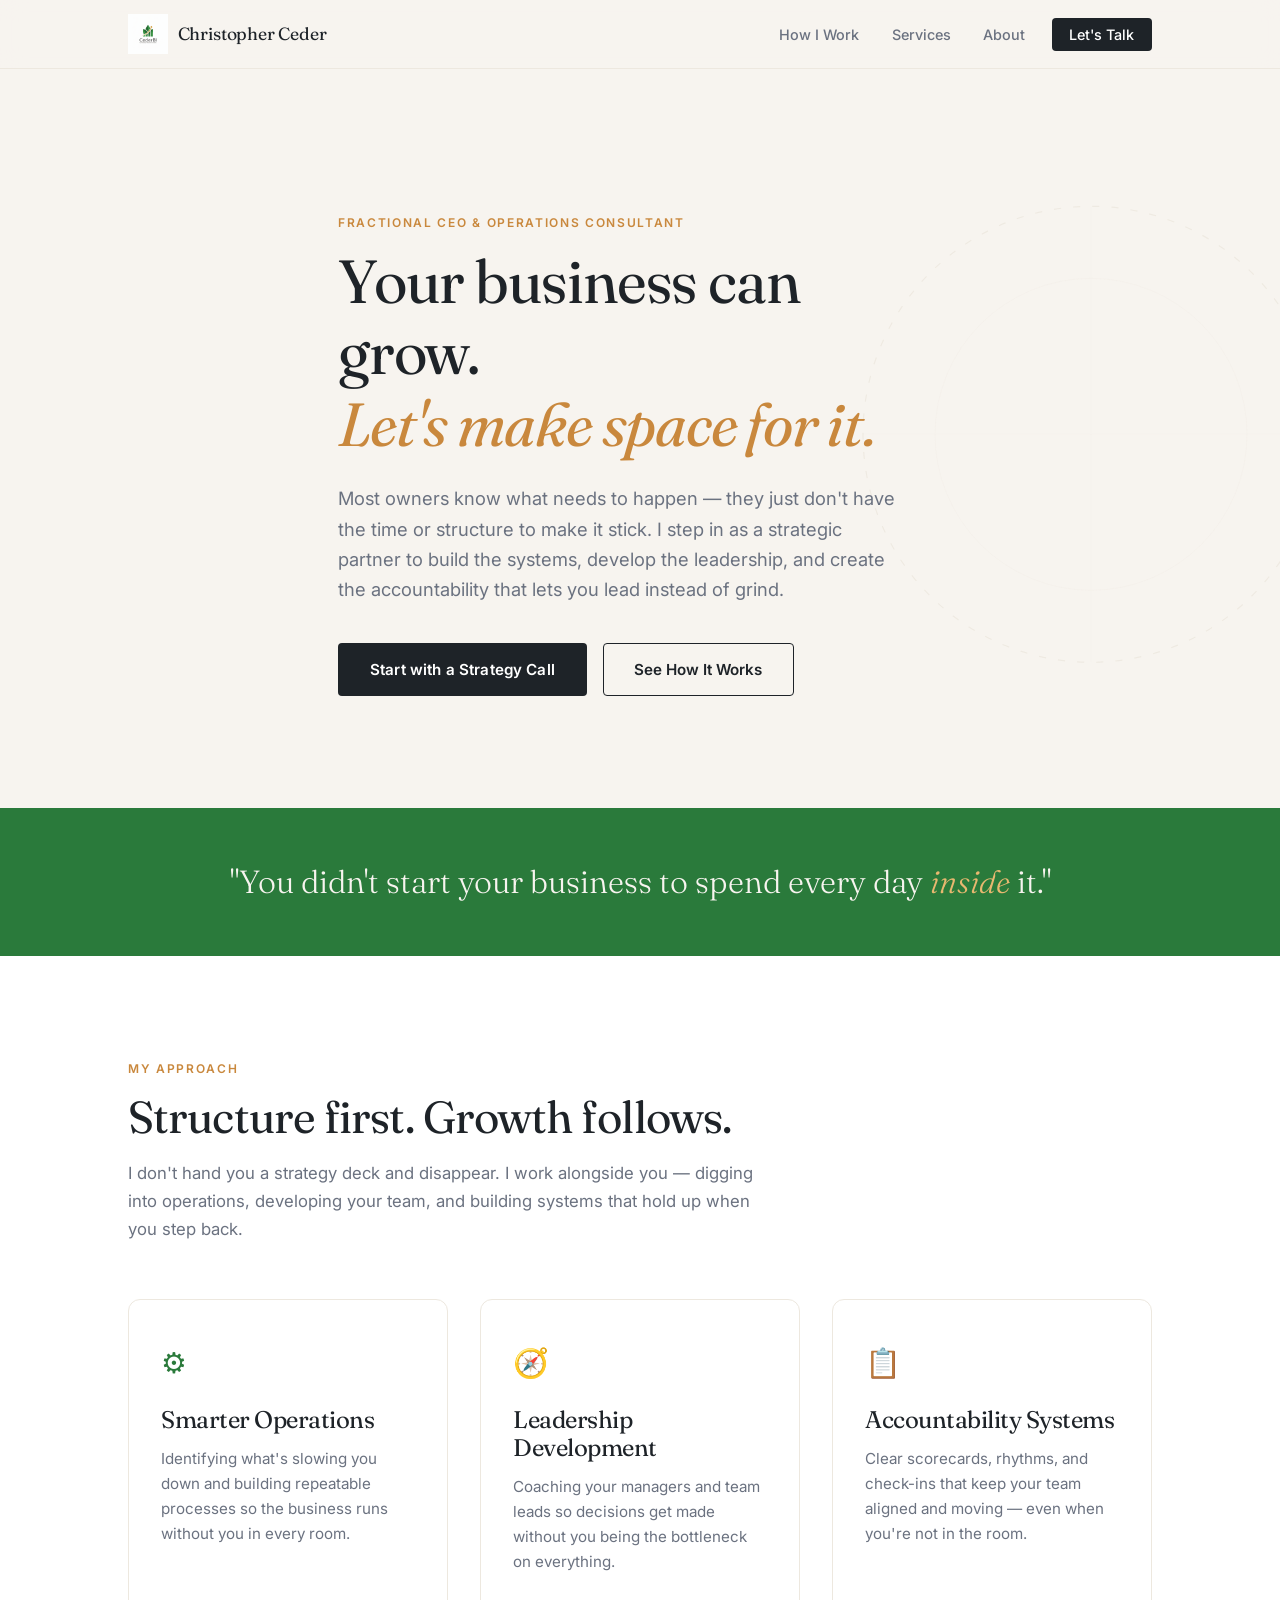
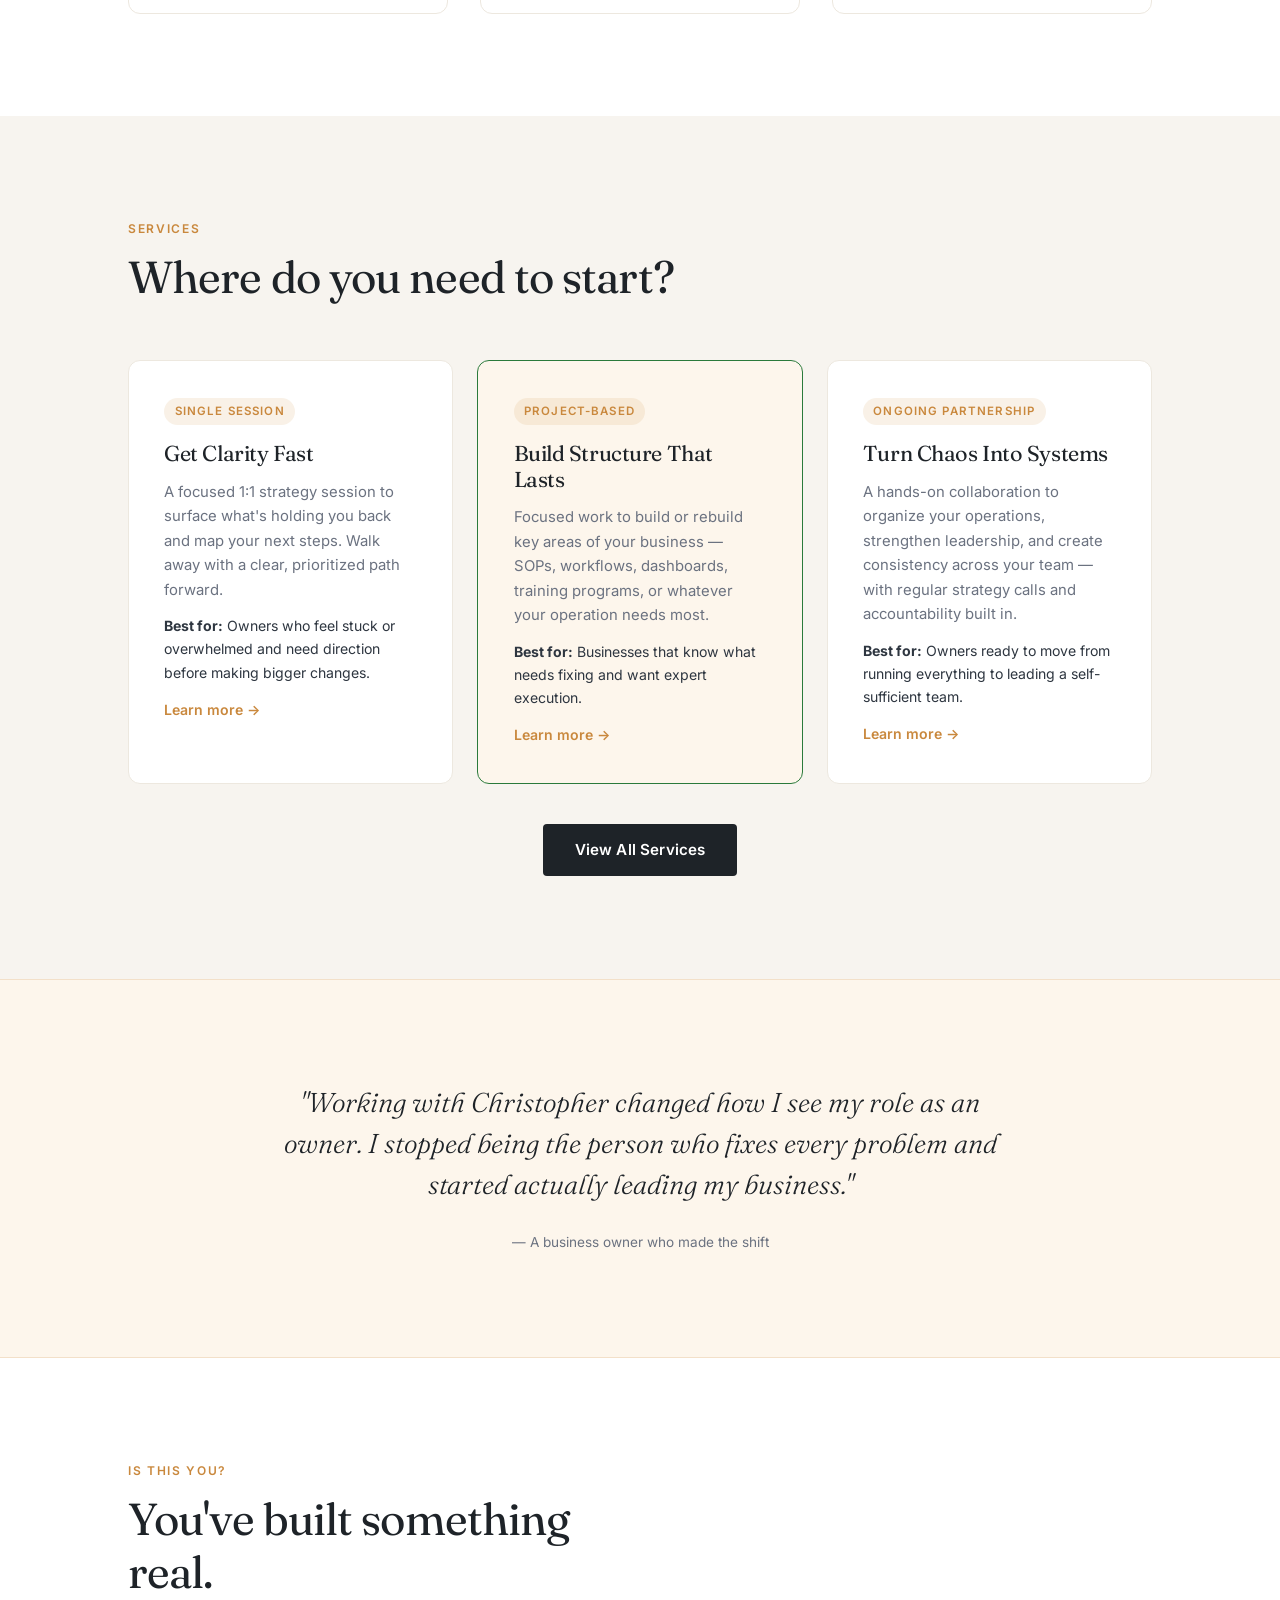
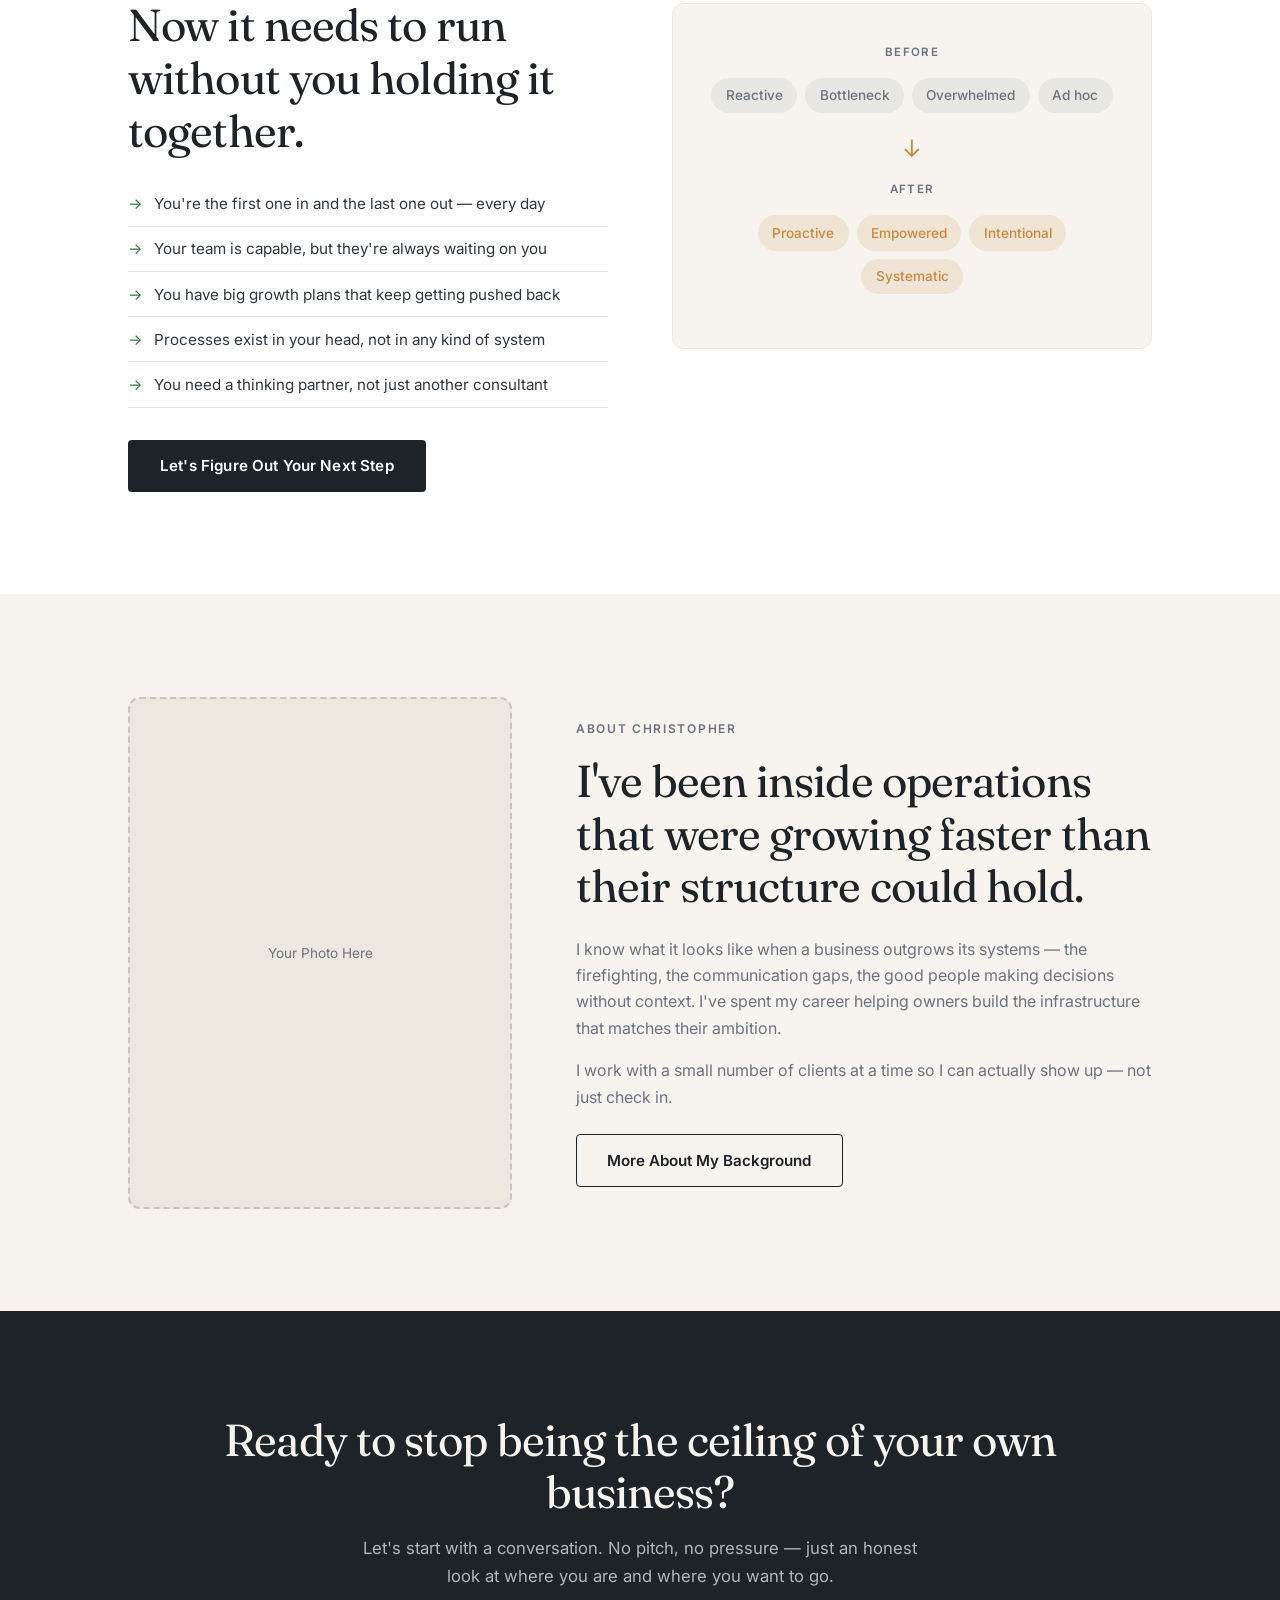
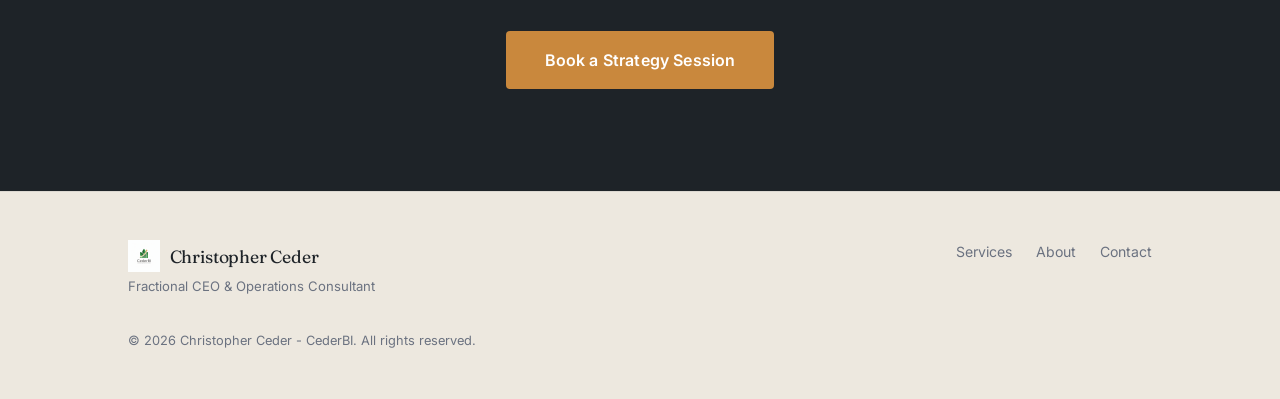
==== index.html @ 5b31aae9 "Update index.html Added Favicon to line 11" ====
<!DOCTYPE html>
<html lang="en">
<head>
  <meta charset="UTF-8" />
  <meta name="viewport" content="width=device-width, initial-scale=1.0" />
  <title>Christopher Ceder — Fractional CEO &amp; Operations Consultant</title>
  <meta name="description" content="Christopher Ceder helps business owners regain control through smarter operations, leadership development, and accountability. Fractional CEO &amp; consulting services." />
  <link rel="preconnect" href="https://fonts.googleapis.com" />
  <link rel="preconnect" href="https://fonts.gstatic.com" crossorigin />
  <link href="https://fonts.googleapis.com/css2?family=Fraunces:ital,opsz,wght@0,9..144,300;0,9..144,400;0,9..144,600;1,9..144,300&family=Inter:wght@400;500;600&display=swap" rel="stylesheet" />
  <link rel="icon" type="image/png" href="favicon.png" />
  <style>
/* =========================================================
   CHRISTOPHER CEDER — SITE STYLESHEET
   Palette: Warm ivory + deep slate + amber gold accent
   Type: Fraunces (display) + Inter (body)
   ========================================================= */

/* RESET & BASE */
*, *::before, *::after { box-sizing: border-box; margin: 0; padding: 0; }
html { scroll-behavior: smooth; font-size: 16px; }

:root {
  --ivory:      #F7F4EF;
  --ivory-dark: #EDE8DF;
  --slate:      #1E2328;
  --slate-mid:  #2E3640;
  --stone:      #6B7280;
  --gold:       #C9883D;
  --gold-light: #E8B870;
  --gold-bg:    #FDF6EC;
  --white:      #FFFFFF;

  --font-display: 'Fraunces', Georgia, serif;
  --font-body:    'Inter', system-ui, sans-serif;

  --max-w: 1120px;
  --section-pad: clamp(4rem, 8vw, 7rem);
  --radius: 4px;
  --radius-lg: 12px;
  --shadow: 0 2px 16px rgba(30,35,40,0.08);
  --shadow-card: 0 4px 24px rgba(30,35,40,0.10);

  --transition: 0.22s ease;
}

body {
  font-family: var(--font-body);
  background: var(--ivory);
  color: var(--slate);
  line-height: 1.65;
  -webkit-font-smoothing: antialiased;
}

img { max-width: 100%; display: block; }
a { color: inherit; text-decoration: none; }

/* TYPOGRAPHY */
h1, h2, h3, h4 {
  font-family: var(--font-display);
  font-weight: 400;
  line-height: 1.18;
  letter-spacing: -0.02em;
}
h1 { font-size: clamp(2.4rem, 5vw, 3.8rem); }
h2 { font-size: clamp(1.8rem, 3.5vw, 2.8rem); }
h3 { font-size: clamp(1.2rem, 2.2vw, 1.5rem); }
h4 { font-size: 1.05rem; font-weight: 600; }

em { font-style: italic; color: var(--gold); }

p { color: var(--slate-mid); }

.eyebrow {
  font-family: var(--font-body);
  font-size: 0.75rem;
  font-weight: 600;
  letter-spacing: 0.14em;
  text-transform: uppercase;
  color: var(--gold);
  margin-bottom: 0.8rem;
  display: block;
}

/* UTILITIES */
.container {
  width: 100%;
  max-width: var(--max-w);
  margin: 0 auto;
  padding: 0 clamp(1.25rem, 4vw, 3rem);
}

.section-header {
  max-width: 640px;
  margin-bottom: 3.5rem;
}
.section-sub {
  margin-top: 1rem;
  font-size: 1.05rem;
  color: var(--stone);
}

/* BUTTONS */
.btn-primary {
  display: inline-block;
  background: var(--slate);
  color: var(--white);
  padding: 0.85rem 2rem;
  border-radius: var(--radius);
  font-family: var(--font-body);
  font-size: 0.95rem;
  font-weight: 600;
  letter-spacing: 0.01em;
  transition: background var(--transition), transform var(--transition);
}
.btn-primary:hover { background: var(--gold); transform: translateY(-1px); }

.btn-ghost {
  display: inline-block;
  border: 1.5px solid var(--slate);
  color: var(--slate);
  padding: 0.8rem 1.9rem;
  border-radius: var(--radius);
  font-family: var(--font-body);
  font-size: 0.95rem;
  font-weight: 600;
  transition: border-color var(--transition), color var(--transition), transform var(--transition);
}
.btn-ghost:hover { border-color: var(--gold); color: var(--gold); transform: translateY(-1px); }

.btn-large { padding: 1rem 2.4rem; font-size: 1rem; }
.btn-full { width: 100%; text-align: center; }

/* ==========================
   NAVIGATION
   ========================== */
.nav-wrap {
  position: sticky;
  top: 0;
  z-index: 100;
  background: rgba(247,244,239,0.92);
  backdrop-filter: blur(12px);
  -webkit-backdrop-filter: blur(12px);
  border-bottom: 1px solid var(--ivory-dark);
  transition: box-shadow var(--transition);
}
.nav-wrap.scrolled { box-shadow: var(--shadow); }

.nav-inner {
  max-width: var(--max-w);
  margin: 0 auto;
  padding: 0 clamp(1.25rem, 4vw, 3rem);
  height: 68px;
  display: flex;
  align-items: center;
  justify-content: space-between;
  gap: 2rem;
}

.logo {
  font-family: var(--font-display);
  font-size: 1.15rem;
  font-weight: 400;
  color: var(--slate);
  letter-spacing: -0.01em;
  flex-shrink: 0;
}

.nav-links {
  display: flex;
  list-style: none;
  gap: 0.25rem;
  align-items: center;
}
.nav-links a {
  font-size: 0.9rem;
  font-weight: 500;
  color: var(--stone);
  padding: 0.5rem 0.9rem;
  border-radius: var(--radius);
  transition: color var(--transition), background var(--transition);
}
.nav-links a:hover, .nav-links a.active { color: var(--slate); }
.nav-links .nav-cta {
  background: var(--slate);
  color: var(--white) !important;
  padding: 0.5rem 1.1rem;
  margin-left: 0.5rem;
}
.nav-links .nav-cta:hover { background: var(--gold); }

.nav-toggle {
  display: none;
  flex-direction: column;
  gap: 5px;
  background: none;
  border: none;
  cursor: pointer;
  padding: 0.25rem;
}
.nav-toggle span {
  display: block;
  width: 24px;
  height: 2px;
  background: var(--slate);
  border-radius: 2px;
  transition: transform var(--transition), opacity var(--transition);
}

/* ==========================
   HERO
   ========================== */
.hero {
  position: relative;
  padding: clamp(5rem, 12vw, 9rem) 0 clamp(4rem, 9vw, 7rem);
  overflow: hidden;
}
.hero-inner {
  max-width: var(--max-w);
  margin: 0 auto;
  padding: 0 clamp(1.25rem, 4vw, 3rem);
  position: relative;
  z-index: 2;
  max-width: 700px;
}
.hero h1 { margin-bottom: 1.4rem; }
.hero-sub {
  font-size: clamp(1rem, 1.6vw, 1.15rem);
  color: var(--stone);
  max-width: 560px;
  margin-bottom: 2.4rem;
}
.hero-actions { display: flex; gap: 1rem; flex-wrap: wrap; }

.hero-mark {
  position: absolute;
  right: -4%;
  top: 50%;
  transform: translateY(-50%);
  width: clamp(280px, 40vw, 480px);
  aspect-ratio: 1;
  color: var(--ivory-dark);
  opacity: 0.8;
  pointer-events: none;
  animation: slowSpin 60s linear infinite;
}
@keyframes slowSpin { to { transform: translateY(-50%) rotate(360deg); } }

/* ==========================
   TENSION QUOTE
   ========================== */
.tension {
  background: var(--slate);
  padding: 3rem 0;
}
.tension p {
  font-family: var(--font-display);
  font-size: clamp(1.3rem, 2.8vw, 2rem);
  color: var(--ivory);
  text-align: center;
  font-weight: 300;
}
.tension em { color: var(--gold-light); }

/* ==========================
   HOW I WORK
   ========================== */
.how-i-work {
  padding: var(--section-pad) 0;
  background: var(--white);
}

.pillars {
  display: grid;
  grid-template-columns: repeat(auto-fit, minmax(280px, 1fr));
  gap: 2rem;
}
.pillar {
  padding: 2.4rem 2rem;
  border: 1px solid var(--ivory-dark);
  border-radius: var(--radius-lg);
  transition: box-shadow var(--transition), border-color var(--transition);
}
.pillar:hover { box-shadow: var(--shadow-card); border-color: var(--gold-light); }
.pillar-icon {
  font-size: 1.8rem;
  margin-bottom: 1.2rem;
}
.pillar h3 { margin-bottom: 0.75rem; }
.pillar p { color: var(--stone); font-size: 0.95rem; }

/* ==========================
   SERVICES PREVIEW
   ========================== */
.services-preview {
  padding: var(--section-pad) 0;
  background: var(--ivory);
}

.service-cards {
  display: grid;
  grid-template-columns: repeat(auto-fit, minmax(300px, 1fr));
  gap: 1.5rem;
  margin-bottom: 2.5rem;
}

.service-card {
  display: block;
  padding: 2.2rem;
  border-radius: var(--radius-lg);
  border: 1px solid var(--ivory-dark);
  background: var(--white);
  transition: box-shadow var(--transition), border-color var(--transition), transform var(--transition);
  cursor: pointer;
}
.service-card:hover {
  box-shadow: var(--shadow-card);
  border-color: var(--gold-light);
  transform: translateY(-3px);
}
.service-card--featured {
  border-color: var(--gold);
  background: var(--gold-bg);
}

.card-tag {
  display: inline-block;
  font-size: 0.72rem;
  font-weight: 600;
  letter-spacing: 0.1em;
  text-transform: uppercase;
  color: var(--gold);
  background: rgba(201,136,61,0.12);
  padding: 0.25rem 0.65rem;
  border-radius: 20px;
  margin-bottom: 1rem;
}
.service-card h3 { margin-bottom: 0.8rem; font-size: 1.35rem; }
.service-card p { font-size: 0.93rem; color: var(--stone); margin-bottom: 0.75rem; }
.card-best { color: var(--slate-mid) !important; font-size: 0.88rem !important; }
.card-link { font-size: 0.88rem; font-weight: 600; color: var(--gold); }

.services-cta { text-align: center; }

/* ==========================
   PROOF / QUOTE
   ========================== */
.proof {
  background: var(--gold-bg);
  padding: var(--section-pad) 0;
  border-top: 1px solid rgba(201,136,61,0.2);
  border-bottom: 1px solid rgba(201,136,61,0.2);
}
.proof-inner { max-width: 760px; margin: 0 auto; text-align: center; }
blockquote p {
  font-family: var(--font-display);
  font-size: clamp(1.2rem, 2.5vw, 1.7rem);
  font-weight: 300;
  font-style: italic;
  color: var(--slate);
  line-height: 1.5;
  margin-bottom: 1.5rem;
}
blockquote cite {
  font-family: var(--font-body);
  font-size: 0.85rem;
  color: var(--stone);
  font-style: normal;
}

/* ==========================
   WHO THIS IS FOR
   ========================== */
.who-for {
  padding: var(--section-pad) 0;
  background: var(--white);
}
.who-grid {
  display: grid;
  grid-template-columns: 1fr 1fr;
  gap: 4rem;
  align-items: center;
}
.who-text h2 { margin-bottom: 1.5rem; }
.who-list {
  list-style: none;
  margin-bottom: 2rem;
}
.who-list li {
  padding: 0.6rem 0;
  border-bottom: 1px solid var(--ivory-dark);
  color: var(--slate-mid);
  font-size: 0.95rem;
  display: flex;
  gap: 0.75rem;
}
.who-list li::before {
  content: "→";
  color: var(--gold);
  flex-shrink: 0;
}

.visual-box {
  background: var(--ivory);
  border: 1px solid var(--ivory-dark);
  border-radius: var(--radius-lg);
  padding: 2.4rem 2rem;
  text-align: center;
}
.vb-label {
  font-size: 0.72rem;
  font-weight: 600;
  letter-spacing: 0.12em;
  text-transform: uppercase;
  color: var(--stone);
  margin-bottom: 1rem;
}
.vb-items {
  display: flex;
  flex-wrap: wrap;
  gap: 0.5rem;
  justify-content: center;
  margin-bottom: 1rem;
}
.vb-items span {
  padding: 0.4rem 0.9rem;
  border-radius: 20px;
  font-size: 0.85rem;
  font-weight: 500;
}
.vb-items.before span { background: rgba(107,114,128,0.1); color: var(--stone); }
.vb-items.after span { background: rgba(201,136,61,0.15); color: var(--gold); }
.vb-arrow {
  font-size: 1.5rem;
  color: var(--gold);
  margin: 0.75rem 0;
}

/* ==========================
   ABOUT TEASER
   ========================== */
.about-teaser {
  padding: var(--section-pad) 0;
  background: var(--ivory);
}
.about-grid {
  display: grid;
  grid-template-columns: 1fr 1.5fr;
  gap: 4rem;
  align-items: center;
}
.img-frame {
  background: var(--ivory-dark);
  border-radius: var(--radius-lg);
  aspect-ratio: 3/4;
  display: flex;
  align-items: center;
  justify-content: center;
  text-align: center;
  color: var(--stone);
  font-size: 0.85rem;
  border: 2px dashed rgba(107,114,128,0.3);
}
.img-frame.large { aspect-ratio: 4/5; }
.about-text h2 { margin-bottom: 1.4rem; }
.about-text p { margin-bottom: 1rem; color: var(--stone); }
.about-text .btn-ghost { margin-top: 0.5rem; }

/* ==========================
   CTA STRIP
   ========================== */
.cta-strip {
  background: var(--slate);
  padding: var(--section-pad) 0;
  text-align: center;
}
.cta-strip h2 { color: var(--ivory); margin-bottom: 1rem; }
.cta-strip p { color: rgba(247,244,239,0.7); max-width: 560px; margin: 0 auto 2.5rem; font-size: 1.05rem; }
.cta-strip .btn-primary { background: var(--gold); }
.cta-strip .btn-primary:hover { background: var(--gold-light); }

/* ==========================
   FOOTER
   ========================== */
.site-footer {
  background: var(--ivory-dark);
  border-top: 1px solid rgba(30,35,40,0.08);
  padding: 3rem 0;
}
.footer-inner {
  display: flex;
  flex-wrap: wrap;
  gap: 2rem;
  align-items: flex-start;
  justify-content: space-between;
}
.footer-brand .logo { font-size: 1rem; }
.footer-brand p { font-size: 0.82rem; color: var(--stone); margin-top: 0.25rem; }
.footer-nav {
  display: flex;
  gap: 1.5rem;
  align-items: center;
  flex-wrap: wrap;
}
.footer-nav a { font-size: 0.88rem; color: var(--stone); transition: color var(--transition); }
.footer-nav a:hover { color: var(--slate); }
.footer-copy { font-size: 0.8rem; color: var(--stone); width: 100%; }

/* ==========================
   PAGE HERO (inner pages)
   ========================== */
.page-hero {
  padding: clamp(3.5rem, 8vw, 6rem) 0 clamp(2.5rem, 5vw, 4rem);
  background: var(--white);
  border-bottom: 1px solid var(--ivory-dark);
}
.page-hero h1 { margin-top: 0.5rem; }
.page-hero .hero-sub {
  font-size: 1.05rem;
  color: var(--stone);
  max-width: 600px;
  margin-top: 1.2rem;
}

/* ==========================
   SERVICES DETAIL
   ========================== */
.service-detail { padding: var(--section-pad) 0; }
.service-detail:nth-child(odd) { background: var(--white); }
.service-detail:nth-child(even) { background: var(--ivory); }

.service-detail-grid {
  display: grid;
  grid-template-columns: 1fr 340px;
  gap: 4rem;
  align-items: start;
}
.service-detail-text h2 { margin: 0.6rem 0 0.4rem; }
.service-price {
  font-size: 0.88rem;
  color: var(--stone);
  margin-bottom: 1.5rem;
  font-style: italic;
}
.service-detail-text p { margin-bottom: 1rem; color: var(--stone); }
.service-detail-text h4 { margin: 1.5rem 0 0.75rem; color: var(--slate); }
.service-list {
  list-style: none;
  margin-bottom: 1.5rem;
}
.service-list li {
  padding: 0.5rem 0;
  border-bottom: 1px solid var(--ivory-dark);
  color: var(--slate-mid);
  font-size: 0.93rem;
  display: flex;
  gap: 0.7rem;
}
.service-list li::before { content: "✓"; color: var(--gold); flex-shrink: 0; }

.aside-card {
  background: var(--ivory);
  border: 1px solid var(--ivory-dark);
  border-radius: var(--radius-lg);
  padding: 2rem;
  position: sticky;
  top: 88px;
}
.aside-card h4 { margin-bottom: 1rem; }
.aside-card ul { list-style: none; }
.aside-card li {
  padding: 0.55rem 0;
  border-bottom: 1px solid var(--ivory-dark);
  font-size: 0.9rem;
  color: var(--stone);
  display: flex;
  gap: 0.6rem;
}
.aside-card li::before { content: "·"; color: var(--gold); font-size: 1.2rem; line-height: 1; }

.service-divider { padding: 0; }
.service-divider hr { border: none; border-top: 1px solid var(--ivory-dark); }

/* ==========================
   FAQ
   ========================== */
.faq-section {
  padding: var(--section-pad) 0;
  background: var(--gold-bg);
}
.faq-list { max-width: 760px; }
.faq-item { border-bottom: 1px solid rgba(201,136,61,0.25); }
.faq-q {
  width: 100%;
  text-align: left;
  background: none;
  border: none;
  padding: 1.3rem 0;
  font-family: var(--font-body);
  font-size: 1rem;
  font-weight: 600;
  color: var(--slate);
  cursor: pointer;
  display: flex;
  justify-content: space-between;
  align-items: center;
  gap: 1rem;
}
.faq-q::after {
  content: "+";
  font-size: 1.3rem;
  color: var(--gold);
  flex-shrink: 0;
  transition: transform var(--transition);
}
.faq-q[aria-expanded="true"]::after { transform: rotate(45deg); }
.faq-a {
  display: none;
  padding-bottom: 1.3rem;
}
.faq-a.open { display: block; }
.faq-a p { color: var(--stone); font-size: 0.95rem; }

/* ==========================
   ABOUT FULL PAGE
   ========================== */
.about-full {
  padding: var(--section-pad) 0;
  background: var(--white);
}
.about-full-grid {
  display: grid;
  grid-template-columns: 340px 1fr;
  gap: 4rem;
  align-items: start;
}
.about-full-text h2 { margin-bottom: 1.4rem; }
.about-full-text p { margin-bottom: 1rem; color: var(--stone); }

.principles {
  padding: var(--section-pad) 0;
  background: var(--ivory);
}
.principles-grid {
  display: grid;
  grid-template-columns: repeat(auto-fit, minmax(240px, 1fr));
  gap: 2rem;
}
.principle-item {
  padding: 2rem;
  background: var(--white);
  border: 1px solid var(--ivory-dark);
  border-radius: var(--radius-lg);
}
.principle-item h3 { margin-bottom: 0.75rem; font-size: 1.15rem; }
.principle-item p { font-size: 0.93rem; color: var(--stone); }

.what-i-bring {
  padding: var(--section-pad) 0;
  background: var(--white);
}
.bring-grid {
  display: grid;
  grid-template-columns: repeat(auto-fit, minmax(220px, 1fr));
  gap: 1.5rem;
}
.bring-item {
  padding: 1.5rem;
  border-top: 2px solid var(--gold);
}
.bring-label {
  display: block;
  font-size: 0.75rem;
  font-weight: 700;
  letter-spacing: 0.1em;
  text-transform: uppercase;
  color: var(--gold);
  margin-bottom: 0.6rem;
}
.bring-item p { font-size: 0.88rem; color: var(--stone); }

.personal-note {
  padding: var(--section-pad) 0;
  background: var(--slate);
}
.note-inner {
  max-width: 680px;
  margin: 0 auto;
  text-align: center;
}
.note-inner .eyebrow { color: var(--gold-light); }
.note-inner p { color: rgba(247,244,239,0.78); margin-bottom: 1.2rem; font-size: 1.05rem; }
.note-inner .btn-primary { background: var(--gold); margin-top: 0.5rem; }
.note-inner .btn-primary:hover { background: var(--gold-light); }

/* ==========================
   CONTACT PAGE
   ========================== */
.contact-hero {
  padding: clamp(3rem, 7vw, 6rem) 0 var(--section-pad);
}
.contact-grid {
  display: grid;
  grid-template-columns: 1fr 1.2fr;
  gap: 5rem;
  align-items: start;
}
.contact-text h1 { margin: 0.5rem 0 1.2rem; }
.contact-text p { color: var(--stone); margin-bottom: 1rem; font-size: 0.98rem; }

.contact-direct { margin-top: 2.5rem; }
.contact-direct-label {
  font-size: 0.78rem;
  font-weight: 600;
  letter-spacing: 0.1em;
  text-transform: uppercase;
  color: var(--stone);
  margin-bottom: 0.75rem;
}
.contact-link {
  display: block;
  color: var(--slate);
  font-weight: 500;
  padding: 0.65rem 0;
  border-bottom: 1px solid var(--ivory-dark);
  transition: color var(--transition);
  font-size: 0.95rem;
}
.contact-link:hover { color: var(--gold); }

.contact-form-wrap {
  background: var(--white);
  border: 1px solid var(--ivory-dark);
  border-radius: var(--radius-lg);
  padding: 2.5rem 2.2rem;
  box-shadow: var(--shadow-card);
}
.contact-form { display: flex; flex-direction: column; gap: 1.4rem; }
.form-row { display: flex; flex-direction: column; gap: 0.4rem; }
.form-row label {
  font-size: 0.85rem;
  font-weight: 600;
  color: var(--slate);
}
.form-row input,
.form-row textarea,
.form-row select {
  width: 100%;
  padding: 0.75rem 1rem;
  border: 1.5px solid var(--ivory-dark);
  border-radius: var(--radius);
  font-family: var(--font-body);
  font-size: 0.93rem;
  color: var(--slate);
  background: var(--ivory);
  transition: border-color var(--transition), box-shadow var(--transition);
  outline: none;
  appearance: none;
}
.form-row input:focus,
.form-row textarea:focus,
.form-row select:focus {
  border-color: var(--gold);
  box-shadow: 0 0 0 3px rgba(201,136,61,0.12);
}
.form-row textarea { resize: vertical; min-height: 110px; }
.form-note {
  text-align: center;
  font-size: 0.82rem;
  color: var(--stone);
  margin-top: -0.5rem;
}

/* ==========================
   RESPONSIVE
   ========================== */
@media (max-width: 900px) {
  .who-grid,
  .about-grid,
  .about-full-grid,
  .service-detail-grid,
  .contact-grid {
    grid-template-columns: 1fr;
    gap: 2.5rem;
  }
  .hero-mark { display: none; }
  .who-visual { order: -1; }
  .aside-card { position: static; }
  .about-full-img .img-frame { max-width: 320px; aspect-ratio: 1/1; }
}

@media (max-width: 640px) {
  .nav-links {
    display: none;
    position: absolute;
    top: 68px;
    left: 0;
    right: 0;
    background: var(--ivory);
    border-bottom: 1px solid var(--ivory-dark);
    flex-direction: column;
    padding: 1rem;
    gap: 0.25rem;
  }
  .nav-links.open { display: flex; }
  .nav-links a { display: block; padding: 0.75rem 1rem; }
  .nav-toggle { display: flex; }

  .hero-actions { flex-direction: column; }
  .hero-actions .btn-primary,
  .hero-actions .btn-ghost { text-align: center; }

  .service-cards { grid-template-columns: 1fr; }
  .pillars { grid-template-columns: 1fr; }
  .principles-grid { grid-template-columns: 1fr; }
  .bring-grid { grid-template-columns: 1fr 1fr; }
  .footer-inner { flex-direction: column; }
}

@media (prefers-reduced-motion: reduce) {
  *, *::before, *::after { animation-duration: 0.01ms !important; transition-duration: 0.01ms !important; }
}

/* Logo image in nav */
.logo { display: flex; align-items: center; gap: 0.6rem; }
.logo-img { height: 40px; width: auto; display: block; }
.logo-text { font-family: var(--font-display); font-size: 1.1rem; font-weight: 400; color: var(--slate); letter-spacing: -0.01em; }

/* Green accent from logo */
:root { --green: #2A7A3B; --green-light: #3E9B51; }

.pillar-icon { color: var(--green); }
.service-card--featured { border-color: var(--green) !important; }
.who-list li::before { color: var(--green); }
.service-list li::before { color: var(--green); }
.bring-item { border-top-color: var(--green); }
.bring-label { color: var(--green); }
.tension { background: var(--green); }
  </style>
</head>
<body>

  <header class="nav-wrap" id="nav">
    <nav class="nav-inner">
      <a href="index.html" class="logo">
        <img src="logo.png" alt="CederBI Logo" class="logo-img" />
        <span class="logo-text">Christopher Ceder</span>
      </a>
      <button class="nav-toggle" aria-label="Open menu" aria-expanded="false">
        <span></span><span></span><span></span>
      </button>
      <ul class="nav-links">
        <li><a href="index.html#how-i-work">How I Work</a></li>
        <li><a href="services.html">Services</a></li>
        <li><a href="about.html">About</a></li>
        <li><a href="contact.html" class="nav-cta">Let's Talk</a></li>
      </ul>
    </nav>
  </header>

  <main>

    <section class="hero">
      <div class="hero-inner">
        <p class="eyebrow">Fractional CEO &amp; Operations Consultant</p>
        <h1>Your business can grow.<br /><em>Let's make space for it.</em></h1>
        <p class="hero-sub">Most owners know what needs to happen — they just don't have the time or structure to make it stick. I step in as a strategic partner to build the systems, develop the leadership, and create the accountability that lets you lead instead of grind.</p>
        <div class="hero-actions">
          <a href="contact.html" class="btn-primary">Start with a Strategy Call</a>
          <a href="services.html" class="btn-ghost">See How It Works</a>
        </div>
      </div>
      <div class="hero-mark" aria-hidden="true">
        <svg viewBox="0 0 400 400" fill="none" xmlns="http://www.w3.org/2000/svg">
          <circle cx="200" cy="200" r="190" stroke="currentColor" stroke-width="1" stroke-dasharray="6 10"/>
          <circle cx="200" cy="200" r="130" stroke="currentColor" stroke-width="0.5" opacity="0.5"/>
          <line x1="200" y1="10" x2="200" y2="390" stroke="currentColor" stroke-width="0.5" opacity="0.3"/>
          <line x1="10" y1="200" x2="390" y2="200" stroke="currentColor" stroke-width="0.5" opacity="0.3"/>
        </svg>
      </div>
    </section>

    <section class="tension">
      <div class="container">
        <p>"You didn't start your business to spend every day <em>inside</em> it."</p>
      </div>
    </section>

    <section class="how-i-work" id="how-i-work">
      <div class="container">
        <div class="section-header">
          <p class="eyebrow">My Approach</p>
          <h2>Structure first. Growth follows.</h2>
          <p class="section-sub">I don't hand you a strategy deck and disappear. I work alongside you — digging into operations, developing your team, and building systems that hold up when you step back.</p>
        </div>
        <div class="pillars">
          <div class="pillar">
            <div class="pillar-icon">⚙</div>
            <h3>Smarter Operations</h3>
            <p>Identifying what's slowing you down and building repeatable processes so the business runs without you in every room.</p>
          </div>
          <div class="pillar">
            <div class="pillar-icon">🧭</div>
            <h3>Leadership Development</h3>
            <p>Coaching your managers and team leads so decisions get made without you being the bottleneck on everything.</p>
          </div>
          <div class="pillar">
            <div class="pillar-icon">📋</div>
            <h3>Accountability Systems</h3>
            <p>Clear scorecards, rhythms, and check-ins that keep your team aligned and moving — even when you're not in the room.</p>
          </div>
        </div>
      </div>
    </section>

    <section class="services-preview">
      <div class="container">
        <div class="section-header">
          <p class="eyebrow">Services</p>
          <h2>Where do you need to start?</h2>
        </div>
        <div class="service-cards">
          <a href="services.html#clarity" class="service-card">
            <div class="card-tag">Single Session</div>
            <h3>Get Clarity Fast</h3>
            <p>A focused 1:1 strategy session to surface what's holding you back and map your next steps. Walk away with a clear, prioritized path forward.</p>
            <p class="card-best"><strong>Best for:</strong> Owners who feel stuck or overwhelmed and need direction before making bigger changes.</p>
            <span class="card-link">Learn more →</span>
          </a>
          <a href="services.html#structure" class="service-card service-card--featured">
            <div class="card-tag">Project-Based</div>
            <h3>Build Structure That Lasts</h3>
            <p>Focused work to build or rebuild key areas of your business — SOPs, workflows, dashboards, training programs, or whatever your operation needs most.</p>
            <p class="card-best"><strong>Best for:</strong> Businesses that know what needs fixing and want expert execution.</p>
            <span class="card-link">Learn more →</span>
          </a>
          <a href="services.html#systems" class="service-card">
            <div class="card-tag">Ongoing Partnership</div>
            <h3>Turn Chaos Into Systems</h3>
            <p>A hands-on collaboration to organize your operations, strengthen leadership, and create consistency across your team — with regular strategy calls and accountability built in.</p>
            <p class="card-best"><strong>Best for:</strong> Owners ready to move from running everything to leading a self-sufficient team.</p>
            <span class="card-link">Learn more →</span>
          </a>
        </div>
        <div class="services-cta">
          <a href="services.html" class="btn-primary">View All Services</a>
        </div>
      </div>
    </section>

    <section class="proof">
      <div class="container">
        <div class="proof-inner">
          <blockquote>
            <p>"Working with Christopher changed how I see my role as an owner. I stopped being the person who fixes every problem and started actually leading my business."</p>
            <cite>— A business owner who made the shift</cite>
          </blockquote>
        </div>
      </div>
    </section>

    <section class="who-for">
      <div class="container">
        <div class="who-grid">
          <div class="who-text">
            <p class="eyebrow">Is This You?</p>
            <h2>You've built something real.<br />Now it needs to run without you holding it together.</h2>
            <ul class="who-list">
              <li>You're the first one in and the last one out — every day</li>
              <li>Your team is capable, but they're always waiting on you</li>
              <li>You have big growth plans that keep getting pushed back</li>
              <li>Processes exist in your head, not in any kind of system</li>
              <li>You need a thinking partner, not just another consultant</li>
            </ul>
            <a href="contact.html" class="btn-primary">Let's Figure Out Your Next Step</a>
          </div>
          <div class="who-visual" aria-hidden="true">
            <div class="visual-box">
              <div class="vb-label">Before</div>
              <div class="vb-items before">
                <span>Reactive</span><span>Bottleneck</span><span>Overwhelmed</span><span>Ad hoc</span>
              </div>
              <div class="vb-arrow">↓</div>
              <div class="vb-label">After</div>
              <div class="vb-items after">
                <span>Proactive</span><span>Empowered</span><span>Intentional</span><span>Systematic</span>
              </div>
            </div>
          </div>
        </div>
      </div>
    </section>

    <section class="about-teaser">
      <div class="container">
        <div class="about-grid">
          <div class="about-img-placeholder" aria-hidden="true">
            <div class="img-frame"><span>Your Photo Here</span></div>
          </div>
          <div class="about-text">
            <p class="eyebrow">About Christopher</p>
            <h2>I've been inside operations that were growing faster than their structure could hold.</h2>
            <p>I know what it looks like when a business outgrows its systems — the firefighting, the communication gaps, the good people making decisions without context. I've spent my career helping owners build the infrastructure that matches their ambition.</p>
            <p>I work with a small number of clients at a time so I can actually show up — not just check in.</p>
            <a href="about.html" class="btn-ghost">More About My Background</a>
          </div>
        </div>
      </div>
    </section>

    <section class="cta-strip">
      <div class="container">
        <h2>Ready to stop being the ceiling of your own business?</h2>
        <p>Let's start with a conversation. No pitch, no pressure — just an honest look at where you are and where you want to go.</p>
        <a href="contact.html" class="btn-primary btn-large">Book a Strategy Session</a>
      </div>
    </section>

  </main>

  <footer class="site-footer">
    <div class="container footer-inner">
      <div class="footer-brand">
        <a href="index.html" class="logo">
          <img src="logo.png" alt="CederBI Logo" class="logo-img" style="height:32px;" />
          <span class="logo-text">Christopher Ceder</span>
        </a>
        <p>Fractional CEO &amp; Operations Consultant</p>
      </div>
      <nav class="footer-nav">
        <a href="services.html">Services</a>
        <a href="about.html">About</a>
        <a href="contact.html">Contact</a>
      </nav>
      <p class="footer-copy">© 2026 Christopher Ceder - CederBI. All rights reserved.</p>
    </div>
  </footer>

  <script>
// NAV: scroll shadow
const nav = document.getElementById('nav');
if (nav) {
  window.addEventListener('scroll', () => {
    nav.classList.toggle('scrolled', window.scrollY > 20);
  }, { passive: true });
}

// NAV: mobile toggle
const toggle = document.querySelector('.nav-toggle');
const links  = document.querySelector('.nav-links');
if (toggle && links) {
  toggle.addEventListener('click', () => {
    const open = links.classList.toggle('open');
    toggle.setAttribute('aria-expanded', open);
  });
  // Close on link click
  links.querySelectorAll('a').forEach(a => {
    a.addEventListener('click', () => {
      links.classList.remove('open');
      toggle.setAttribute('aria-expanded', 'false');
    });
  });
}

// FAQ accordion
document.querySelectorAll('.faq-q').forEach(btn => {
  btn.addEventListener('click', () => {
    const answer  = btn.nextElementSibling;
    const isOpen  = btn.getAttribute('aria-expanded') === 'true';
    // Close all
    document.querySelectorAll('.faq-q').forEach(b => {
      b.setAttribute('aria-expanded', 'false');
      b.nextElementSibling.classList.remove('open');
    });
    // Open if was closed
    if (!isOpen) {
      btn.setAttribute('aria-expanded', 'true');
      answer.classList.add('open');
    }
  });
});

// Smooth scroll for anchor links
document.querySelectorAll('a[href^="#"]').forEach(a => {
  a.addEventListener('click', e => {
    const target = document.querySelector(a.getAttribute('href'));
    if (target) {
      e.preventDefault();
      target.scrollIntoView({ behavior: 'smooth', block: 'start' });
    }
  });
});
  </script>
</body>
</html>
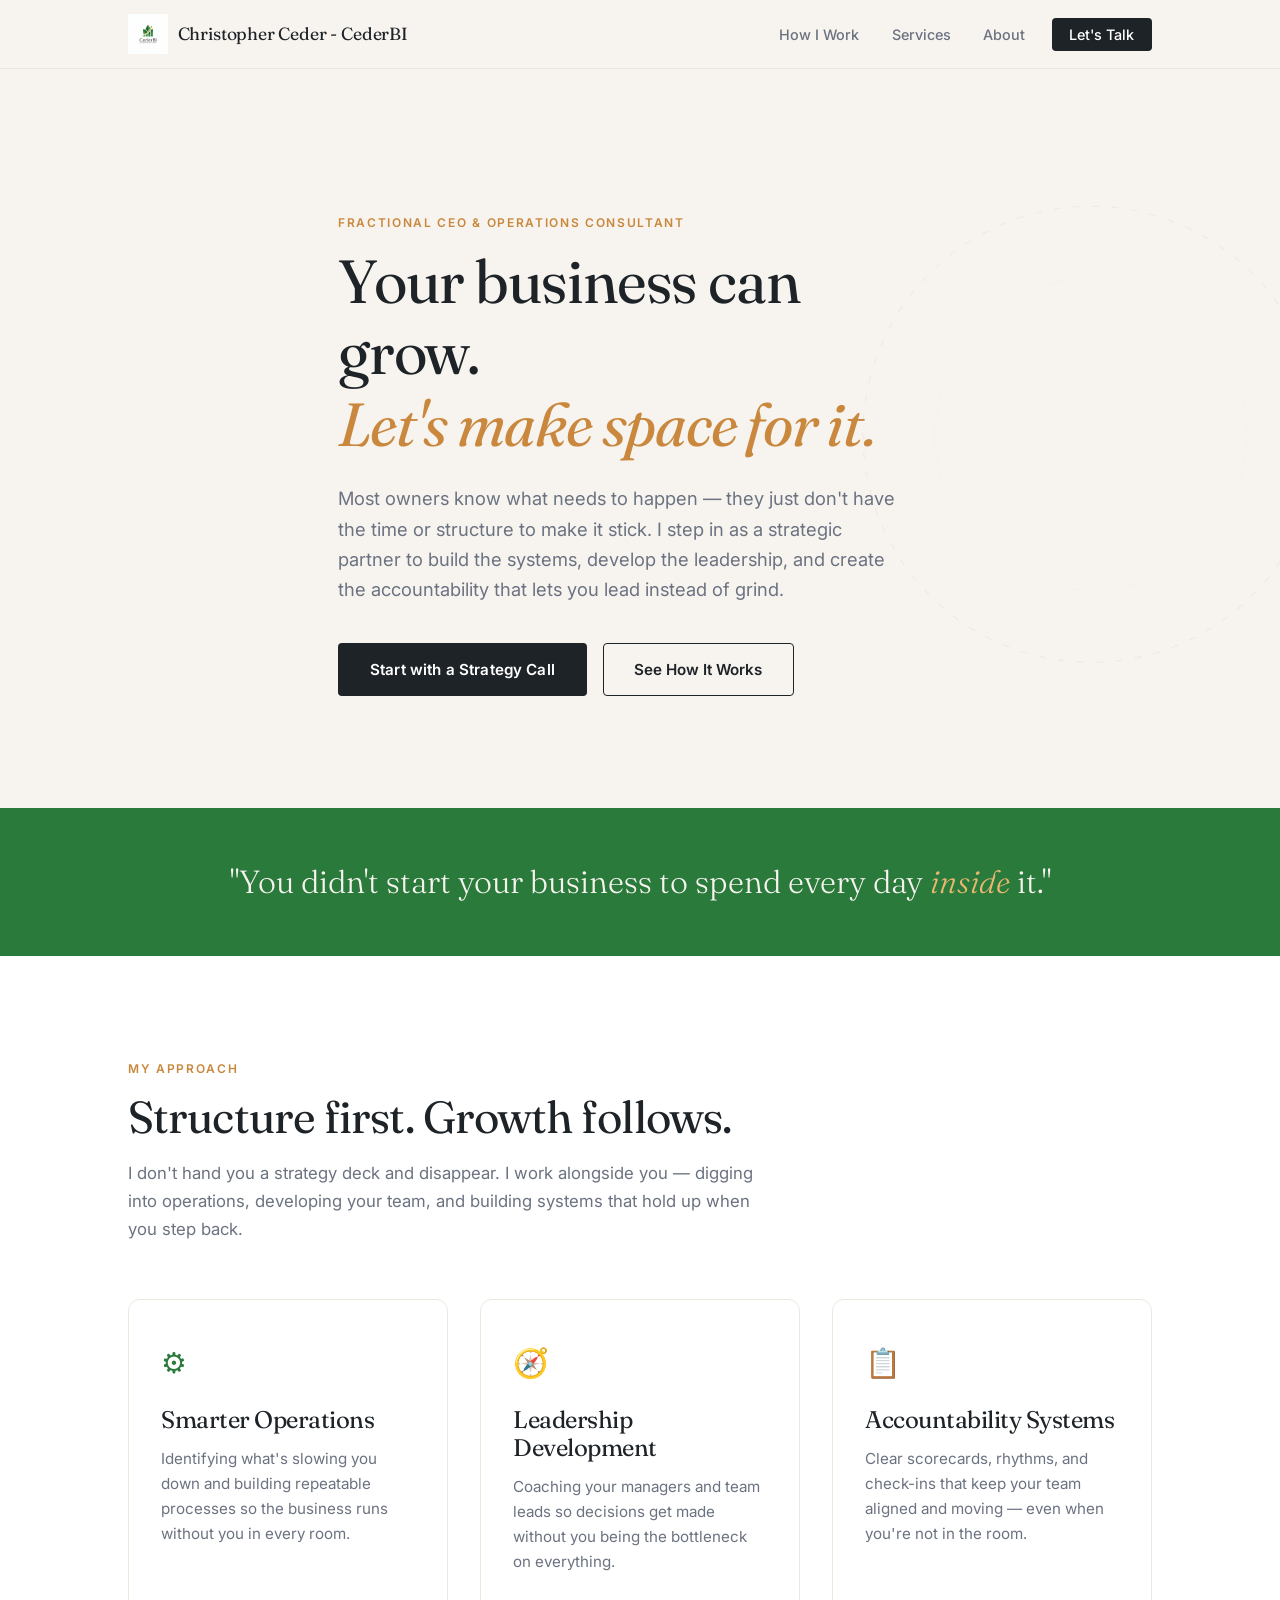
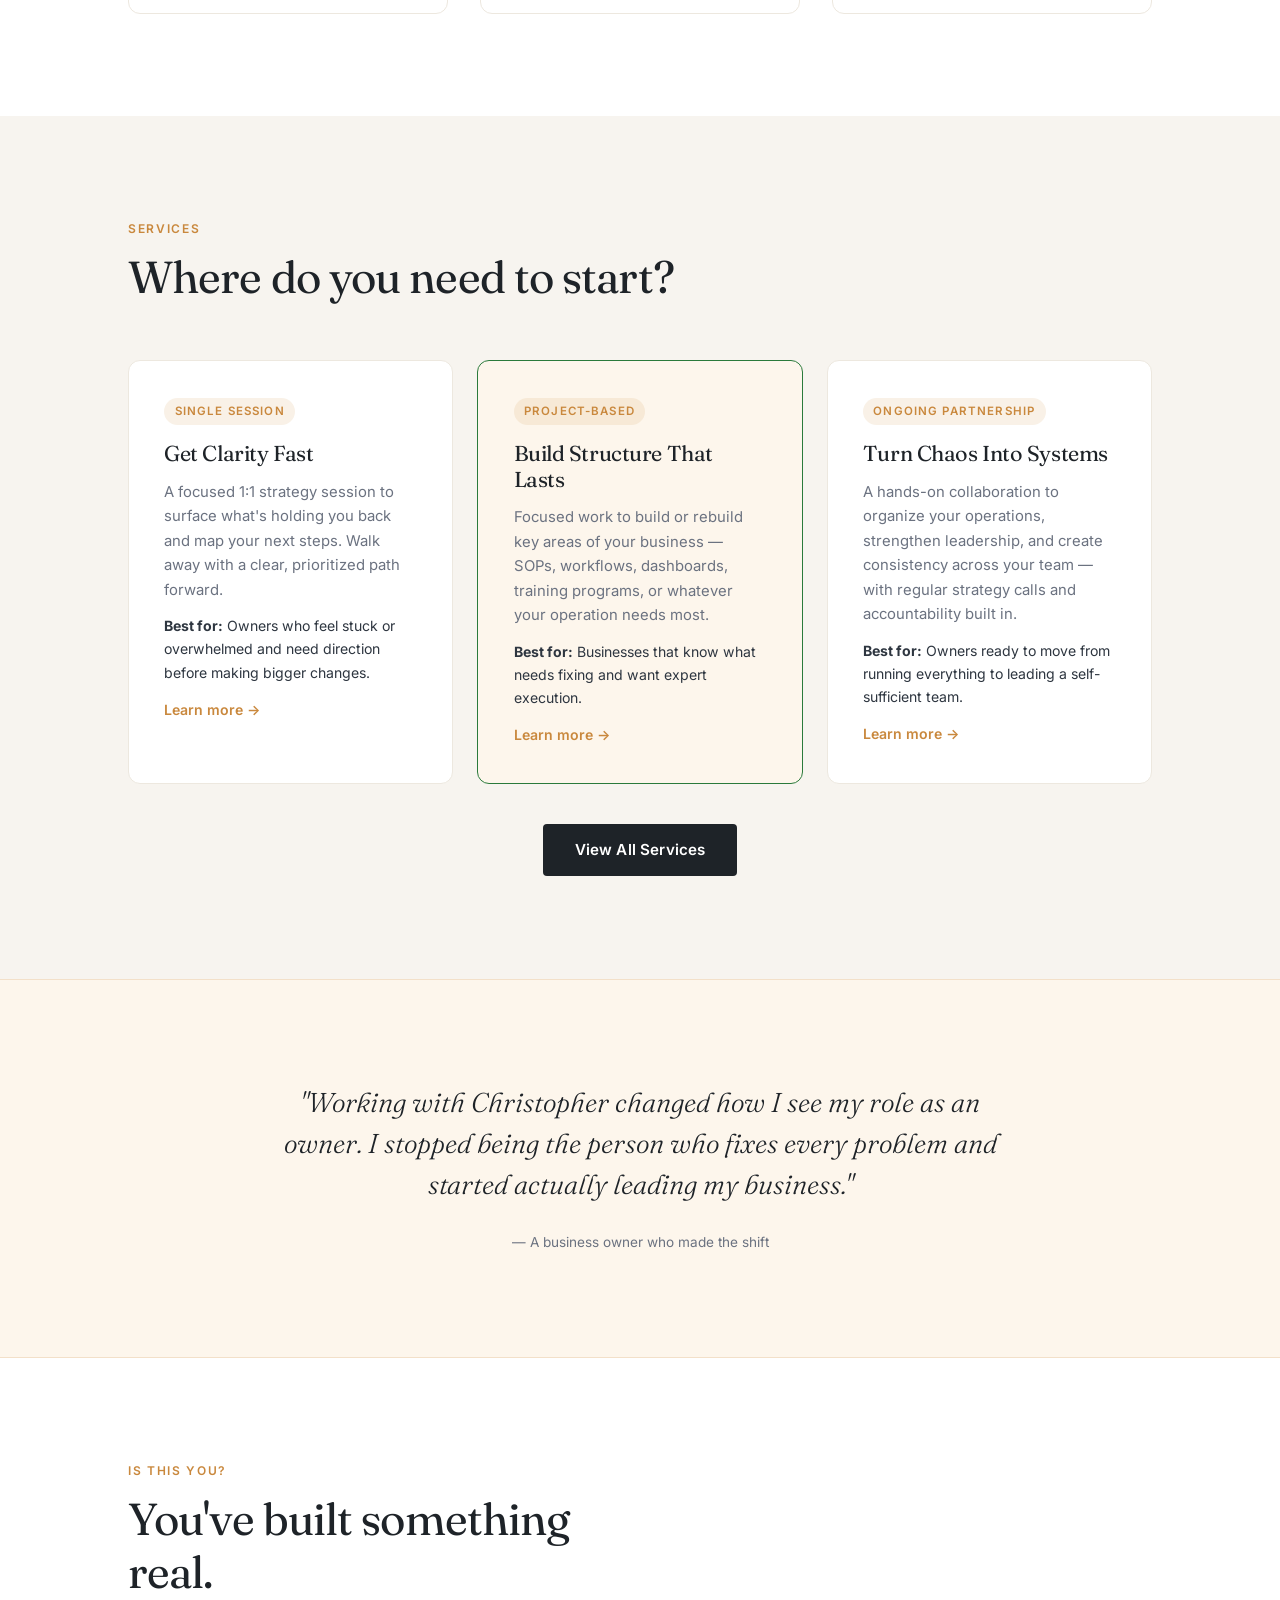
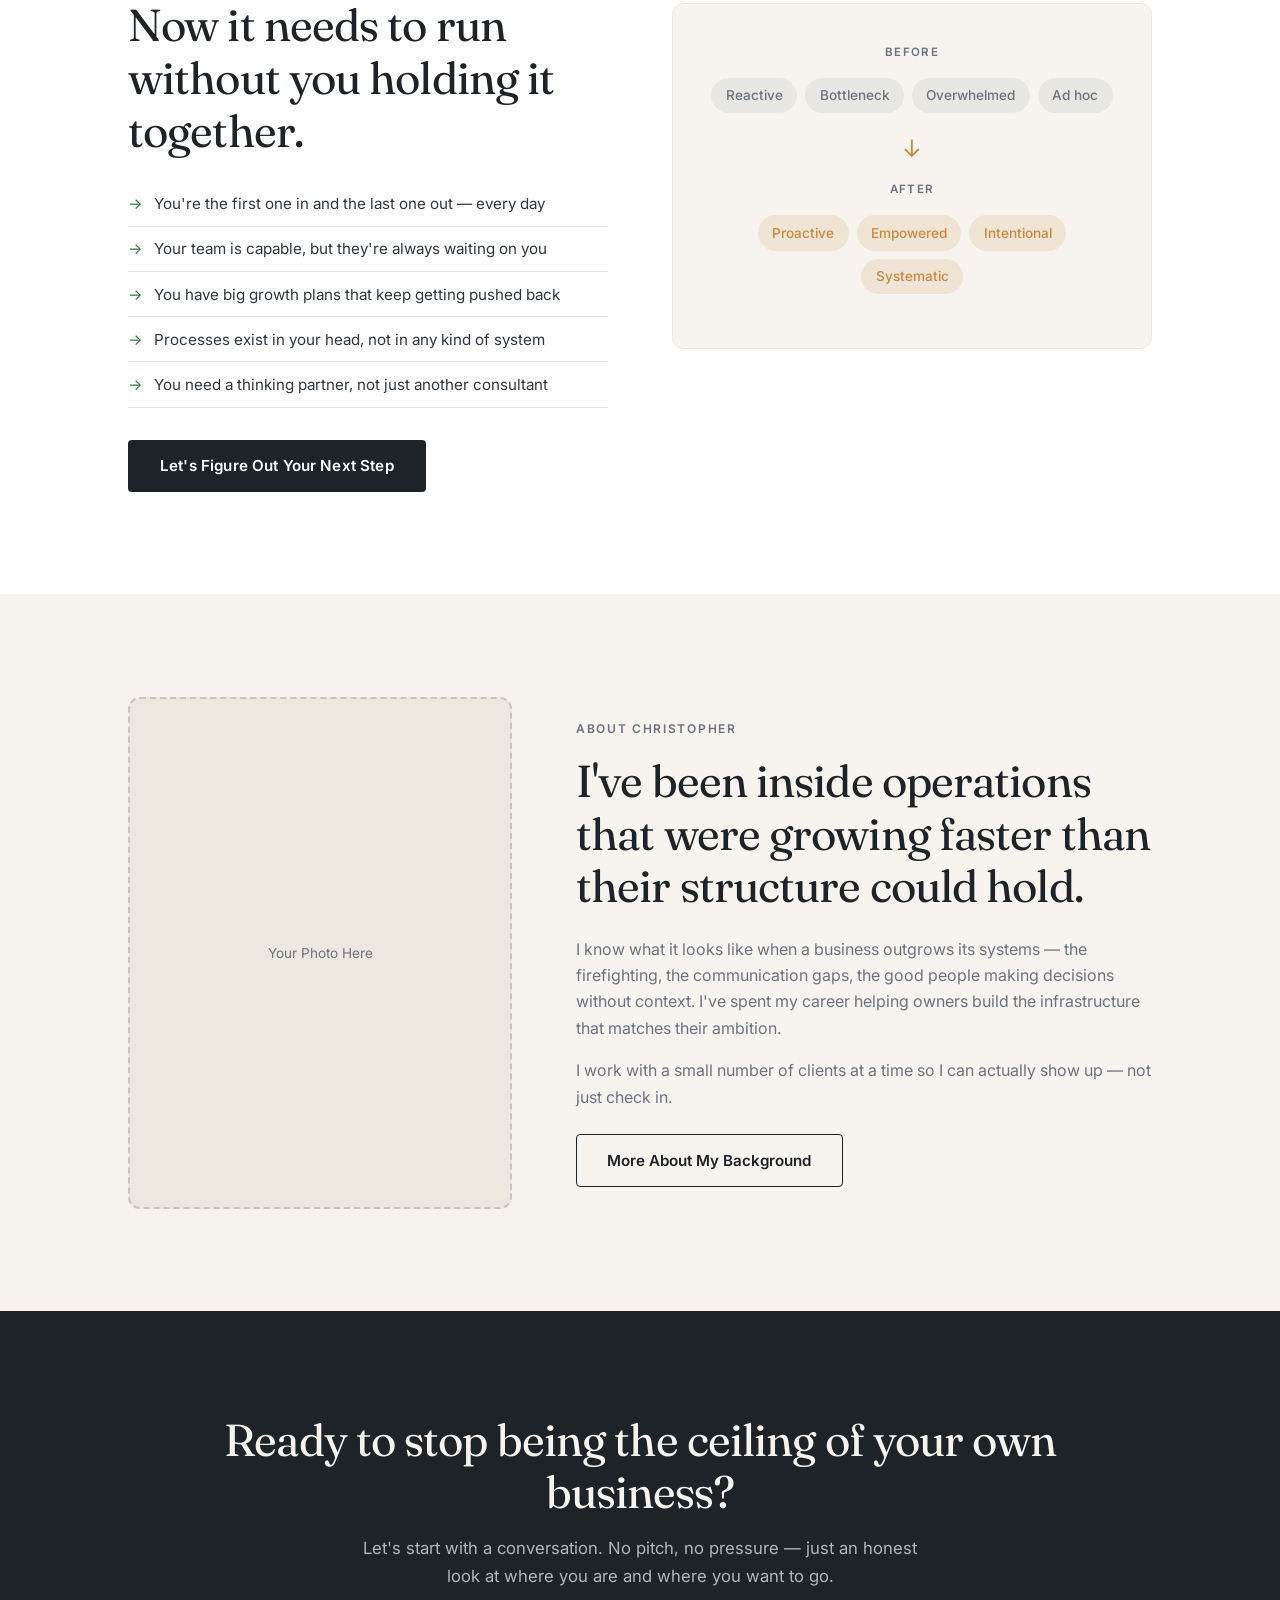
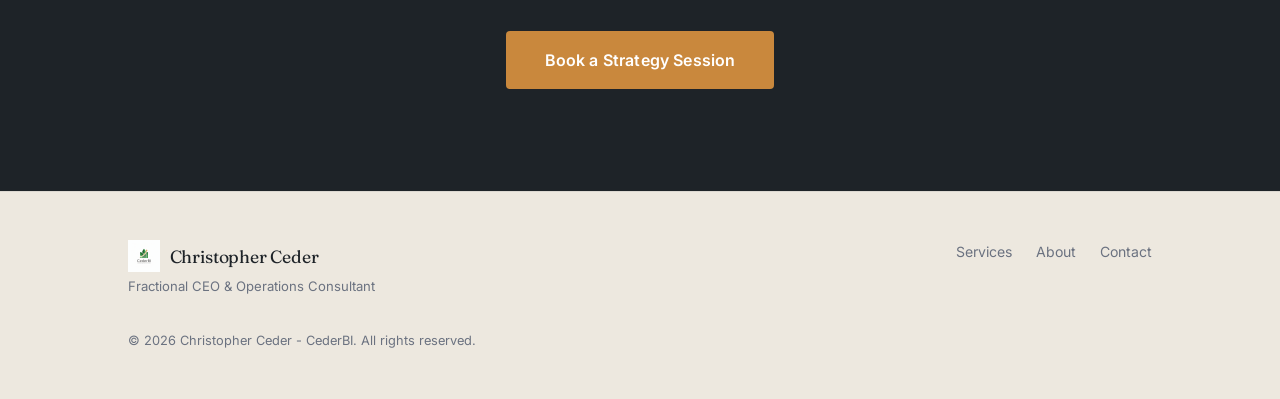
==== commit b6dcfbf4: "Update index.html" ====
--- a/index.html
+++ b/index.html
@@ -844,7 +844,7 @@
     <nav class="nav-inner">
       <a href="index.html" class="logo">
         <img src="logo.png" alt="CederBI Logo" class="logo-img" />
-        <span class="logo-text">Christopher Ceder</span>
+        <span class="logo-text">Christopher Ceder - CederBI</span>
       </a>
       <button class="nav-toggle" aria-label="Open menu" aria-expanded="false">
         <span></span><span></span><span></span>
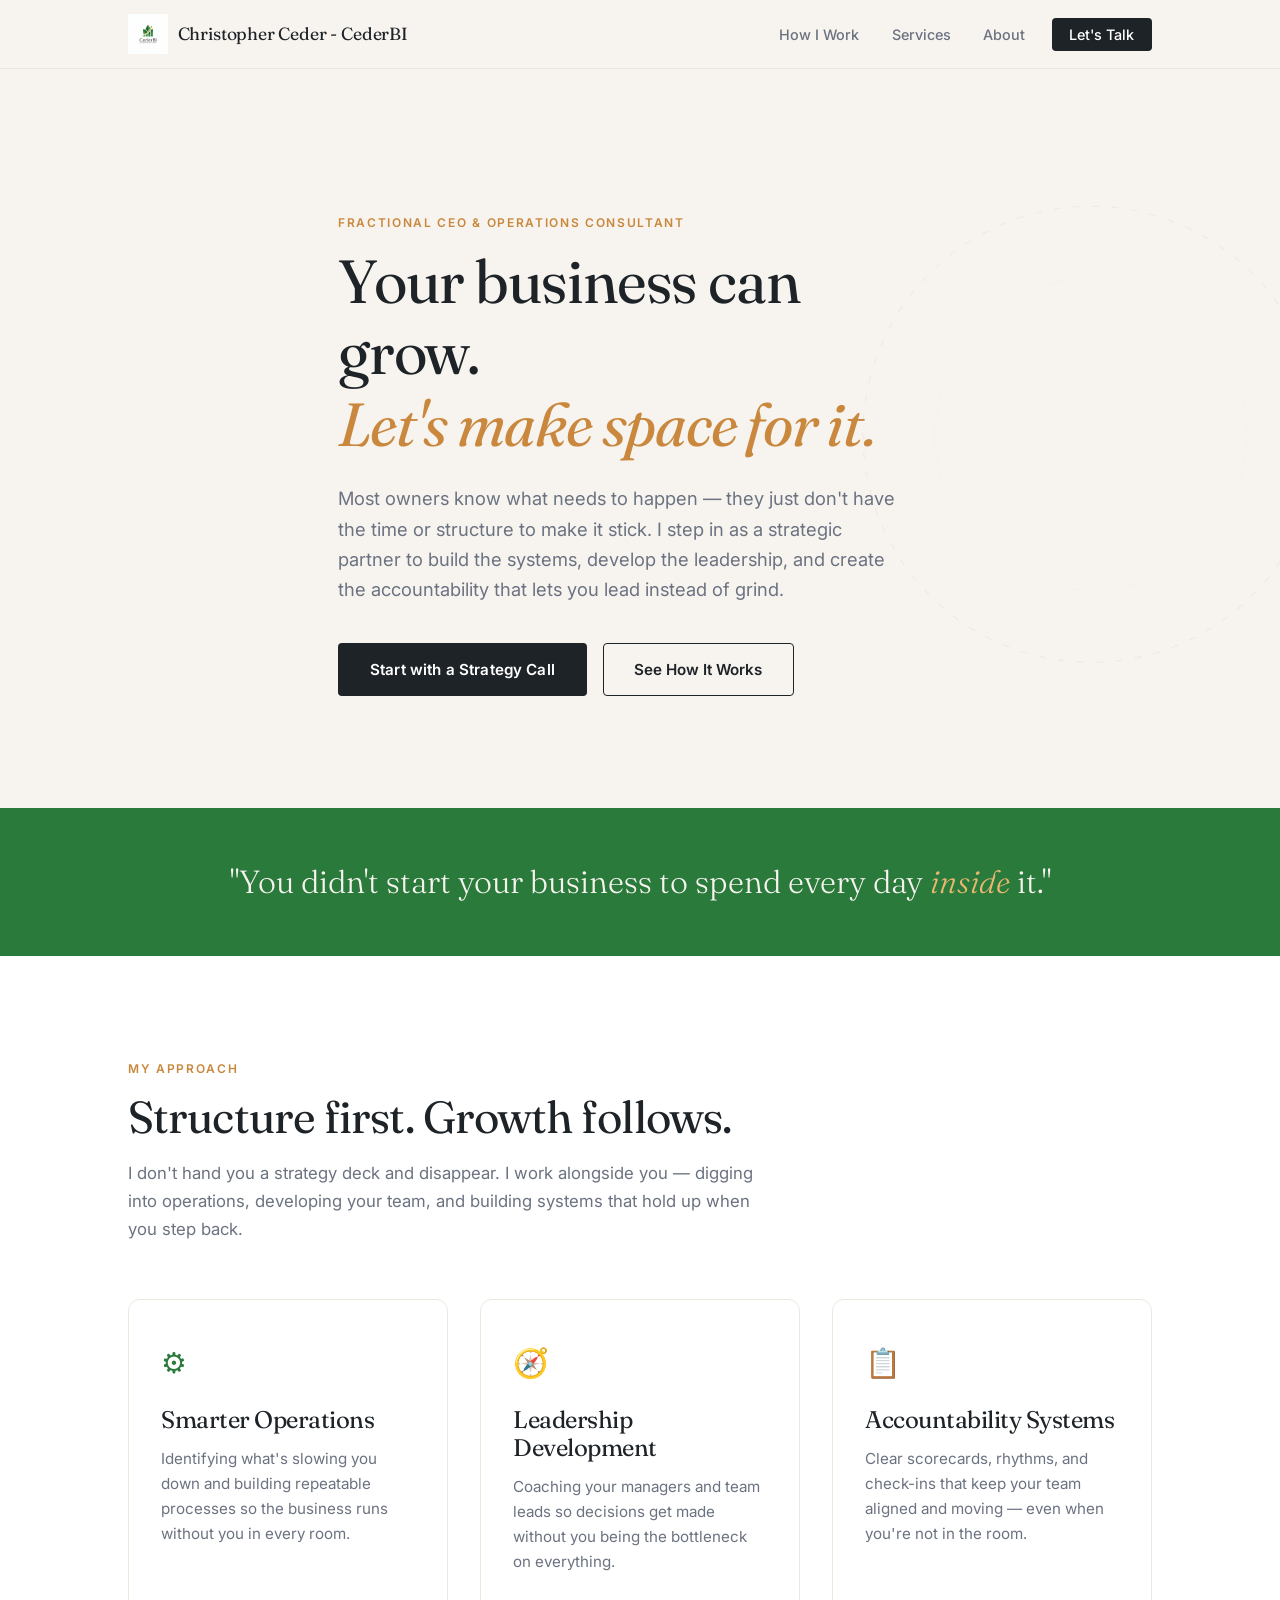
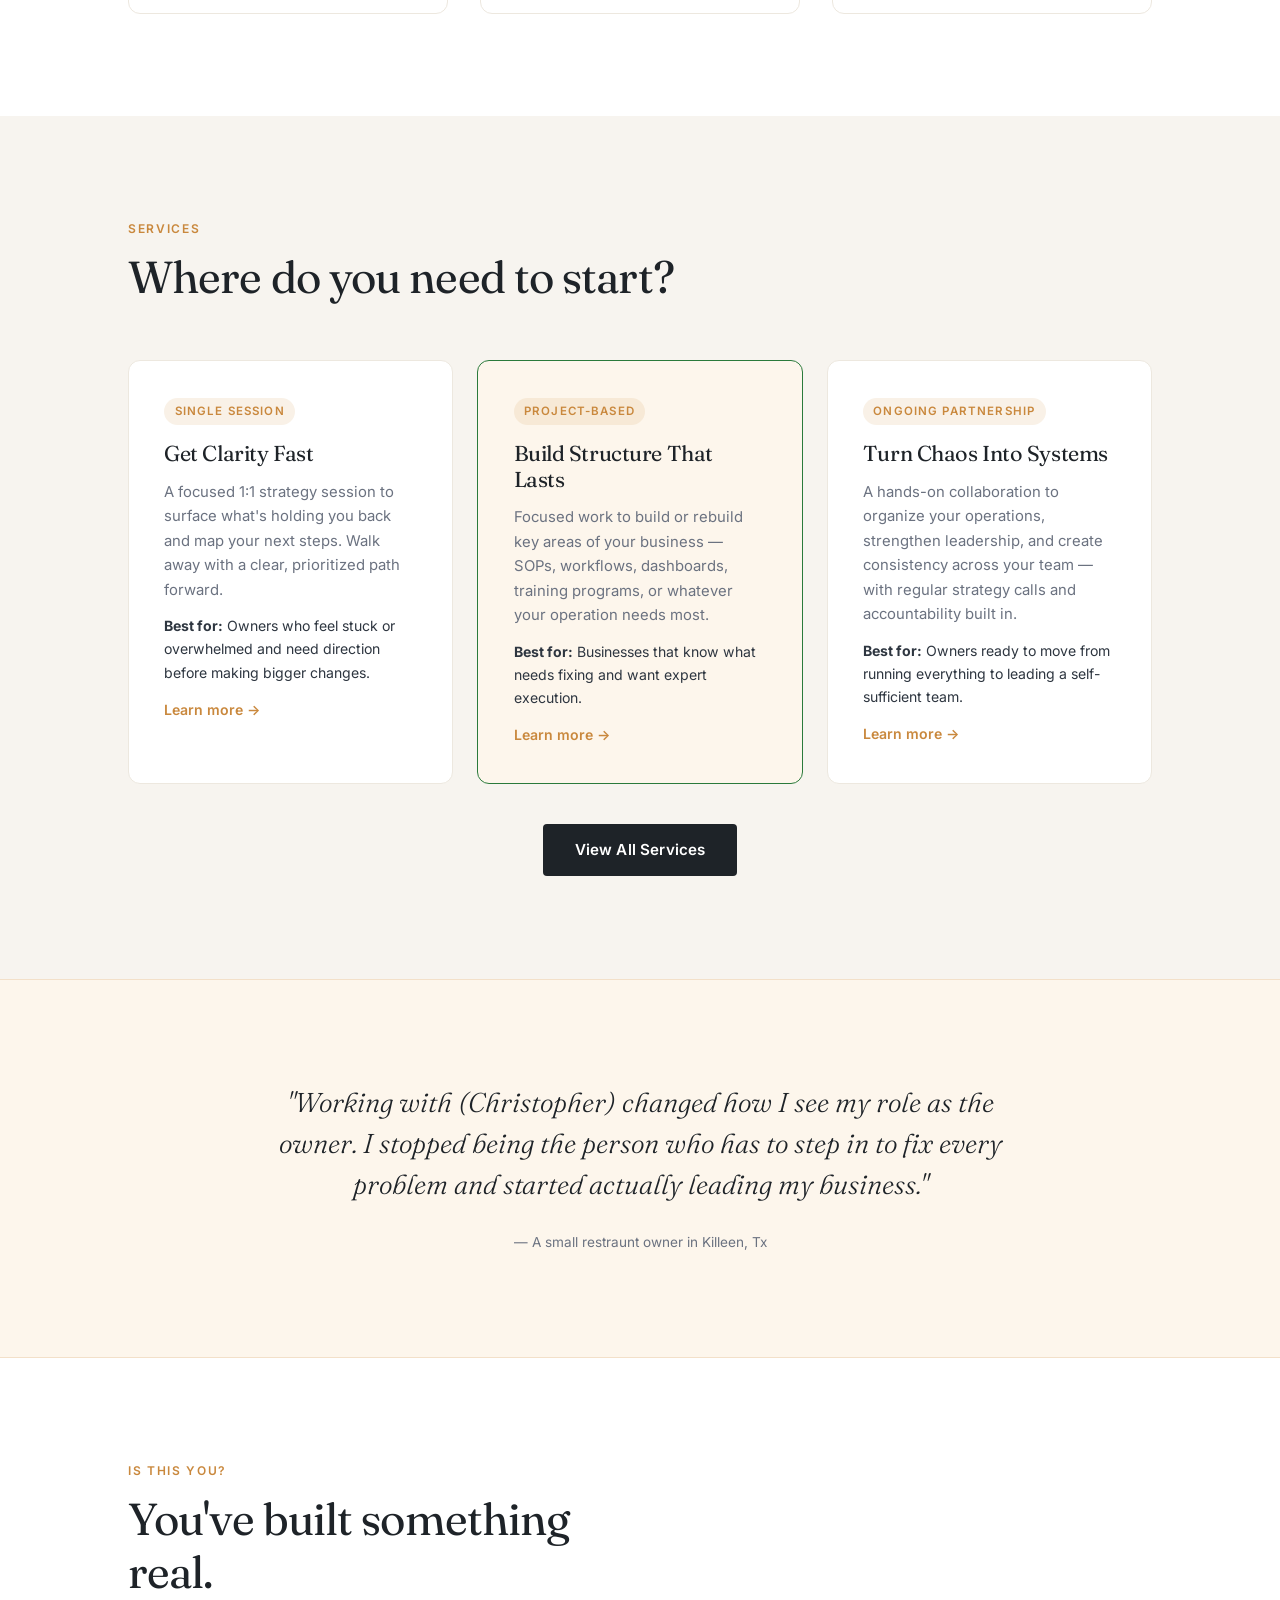
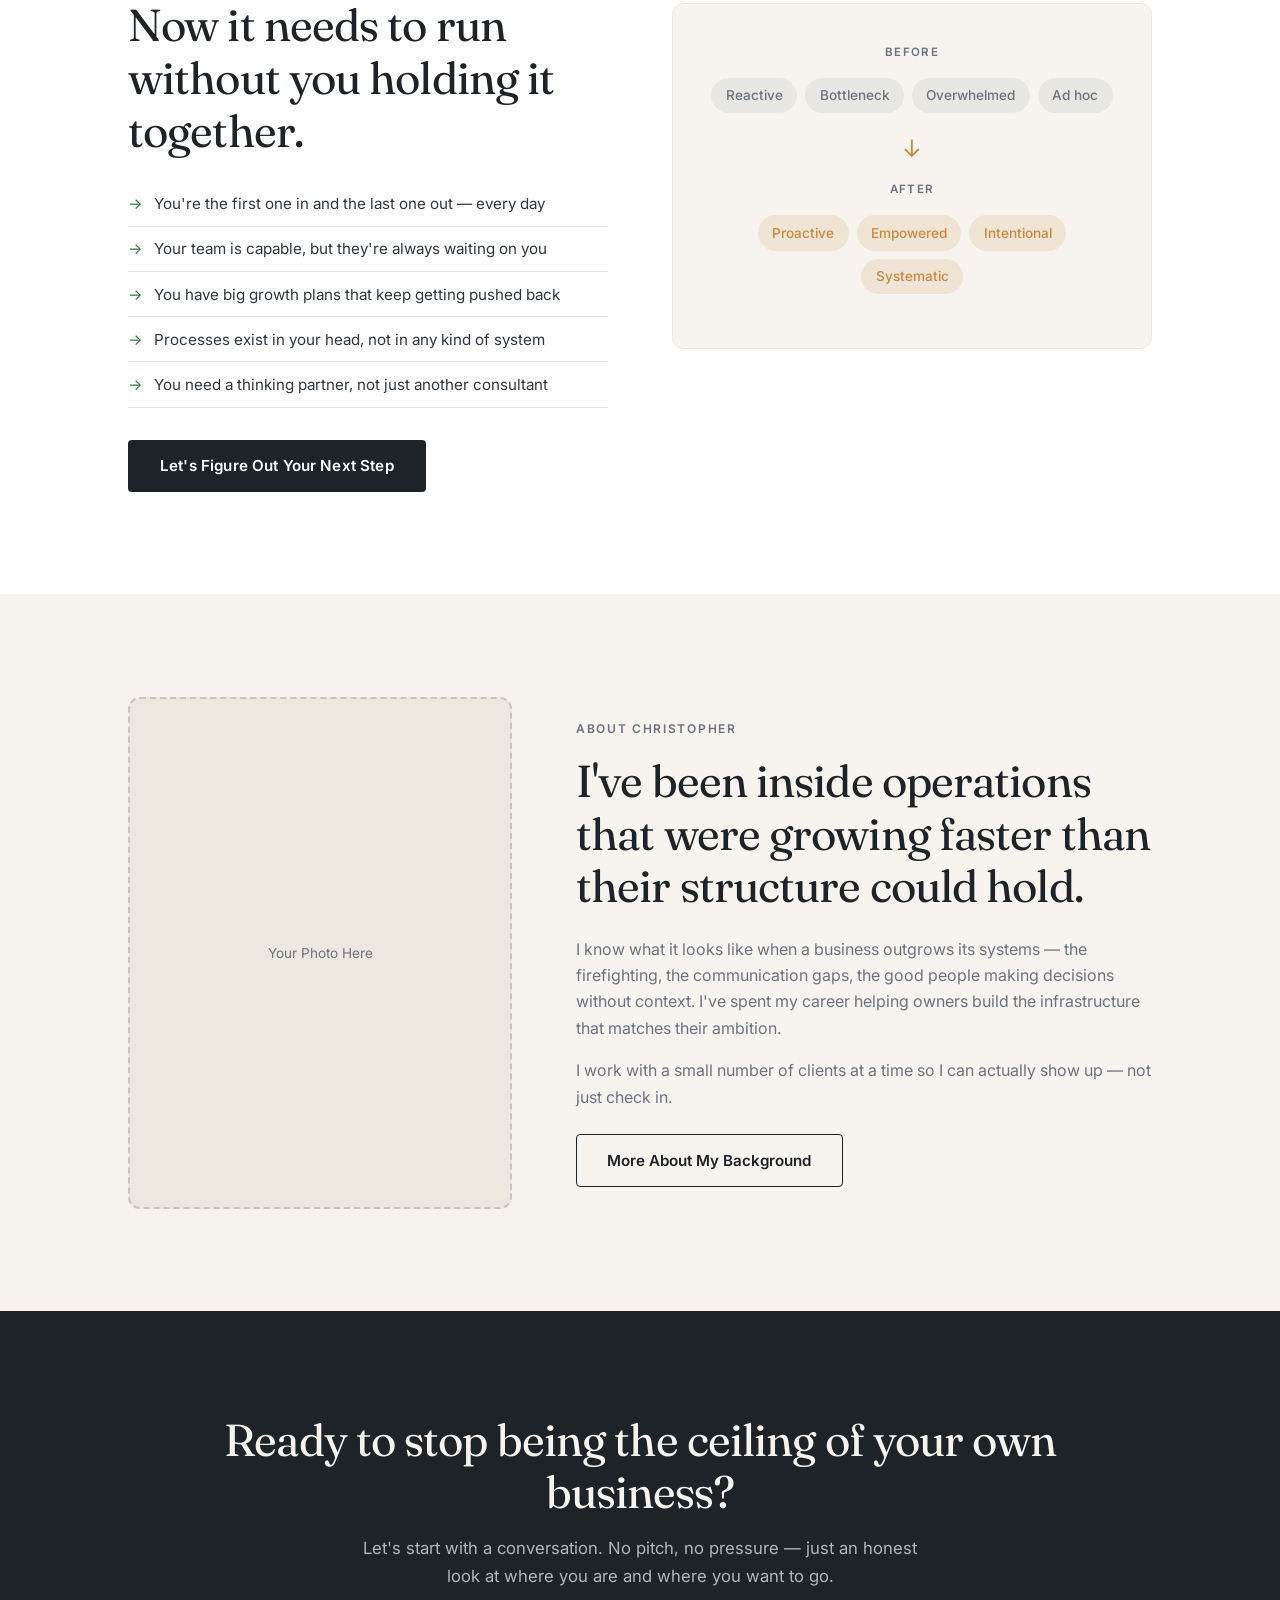
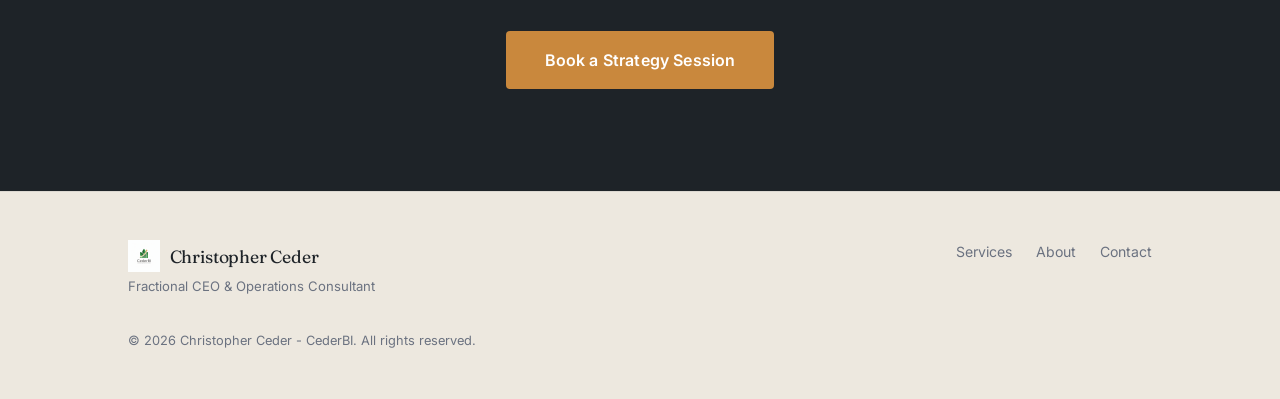
==== commit 6bf11715: "Update index.html Changed testimonial" ====
--- a/index.html
+++ b/index.html
@@ -952,8 +952,8 @@
       <div class="container">
         <div class="proof-inner">
           <blockquote>
-            <p>"Working with Christopher changed how I see my role as an owner. I stopped being the person who fixes every problem and started actually leading my business."</p>
-            <cite>— A business owner who made the shift</cite>
+            <p>"Working with (Christopher) changed how I see my role as the owner. I stopped being the person who has to step in to fix every problem and started actually leading my business."</p>
+            <cite>— A small restraunt owner in Killeen, Tx </cite>
           </blockquote>
         </div>
       </div>
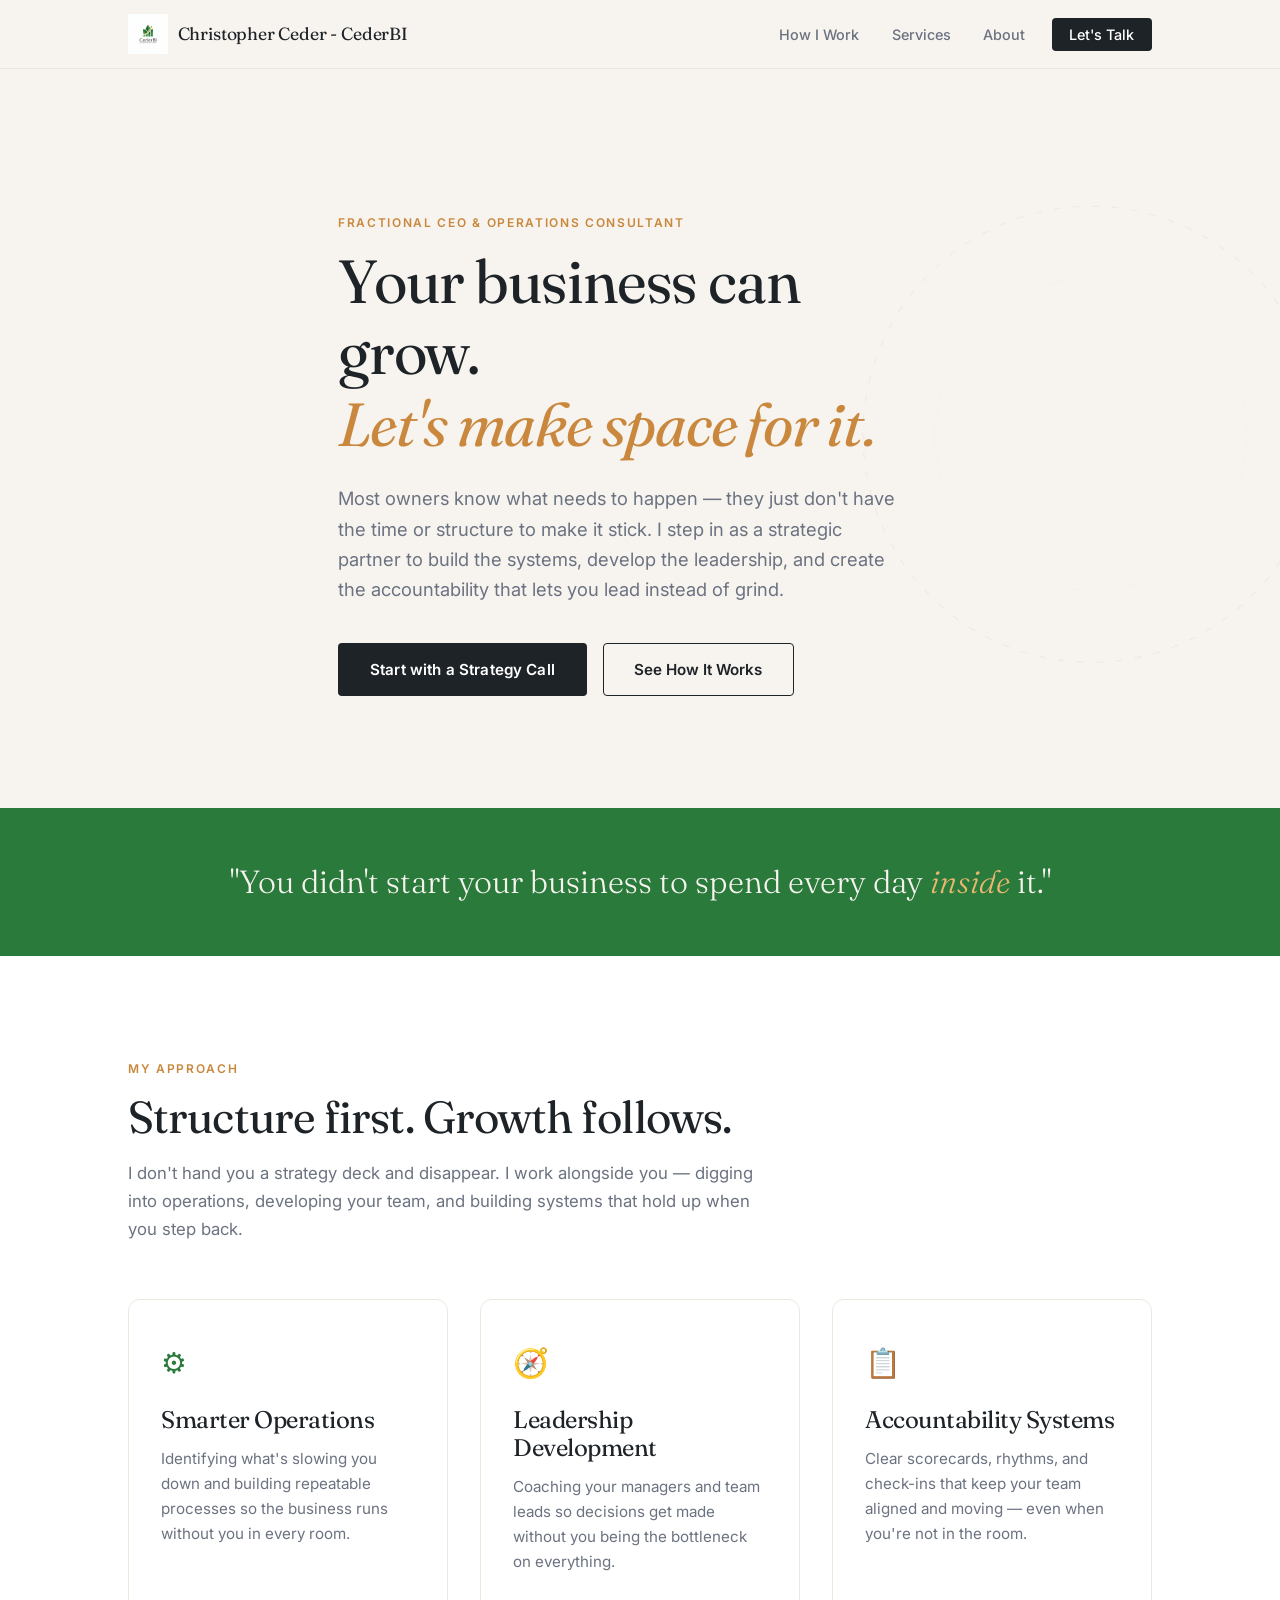
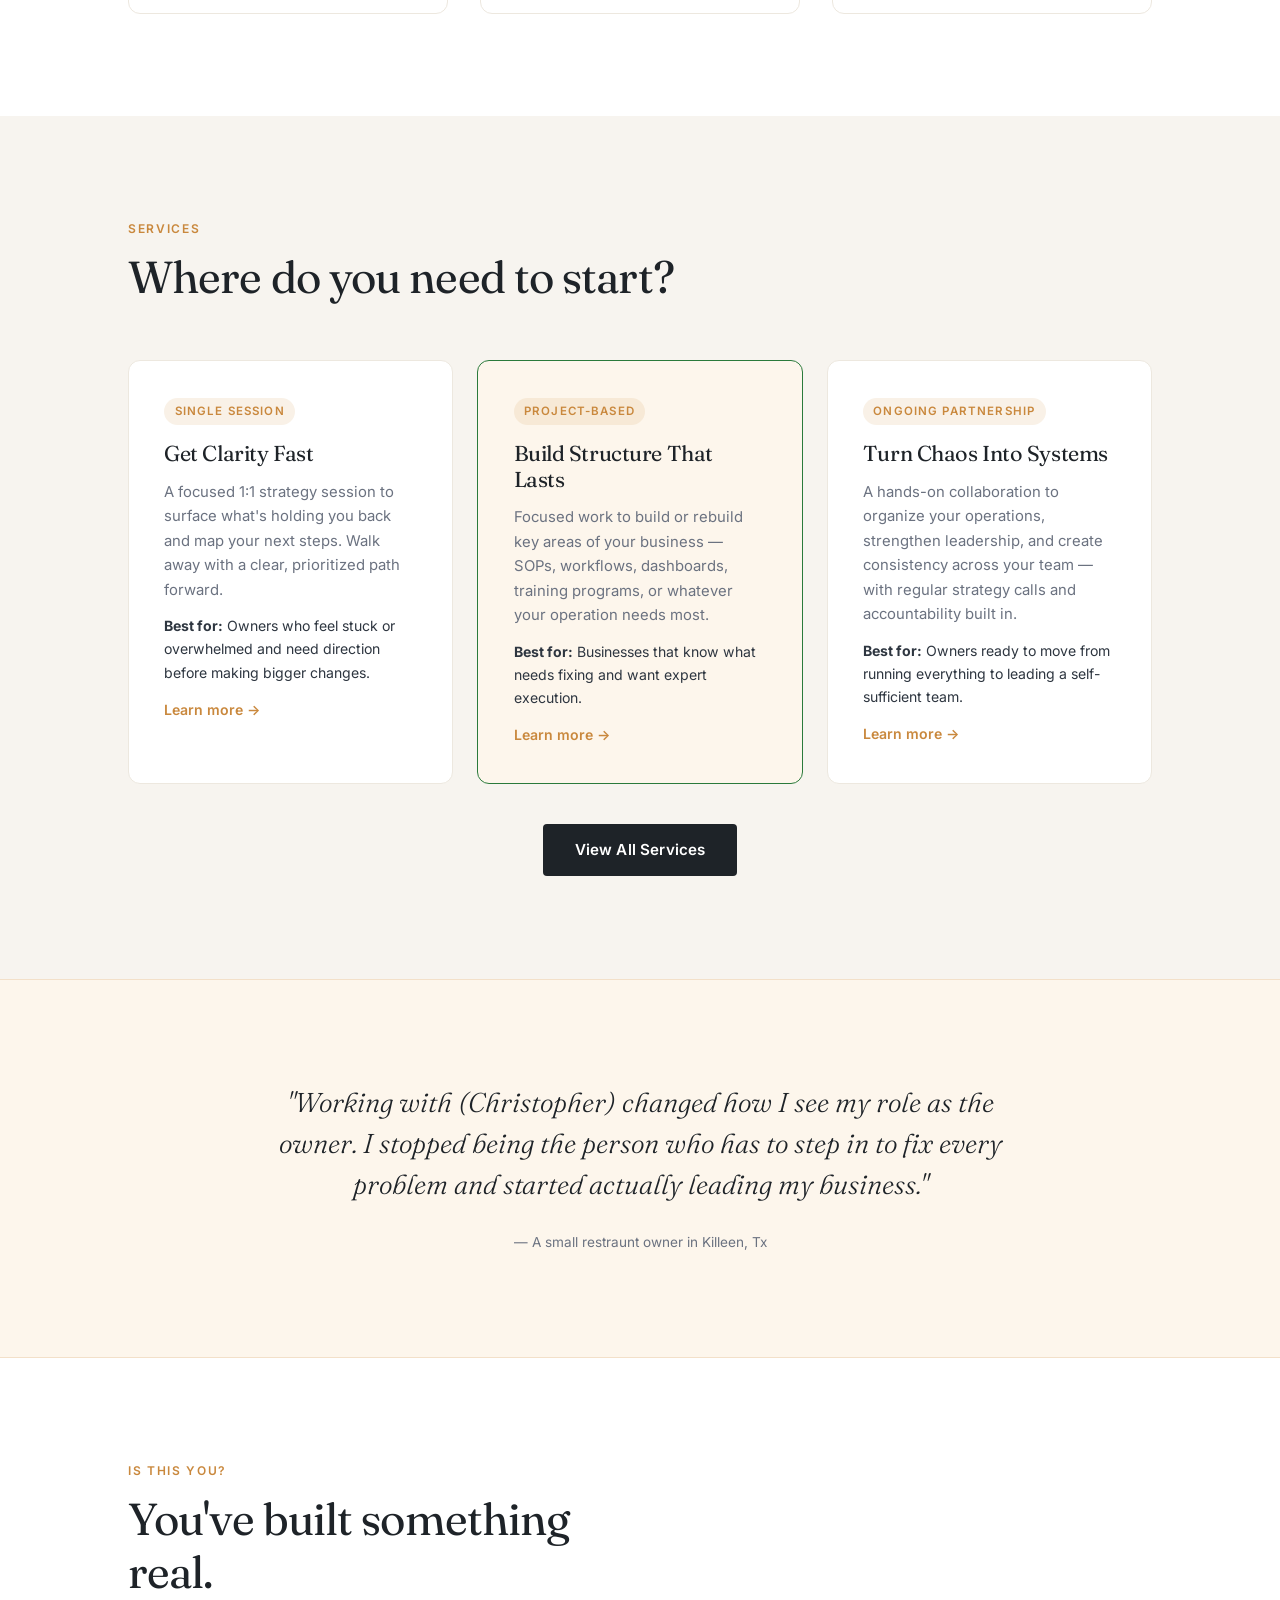
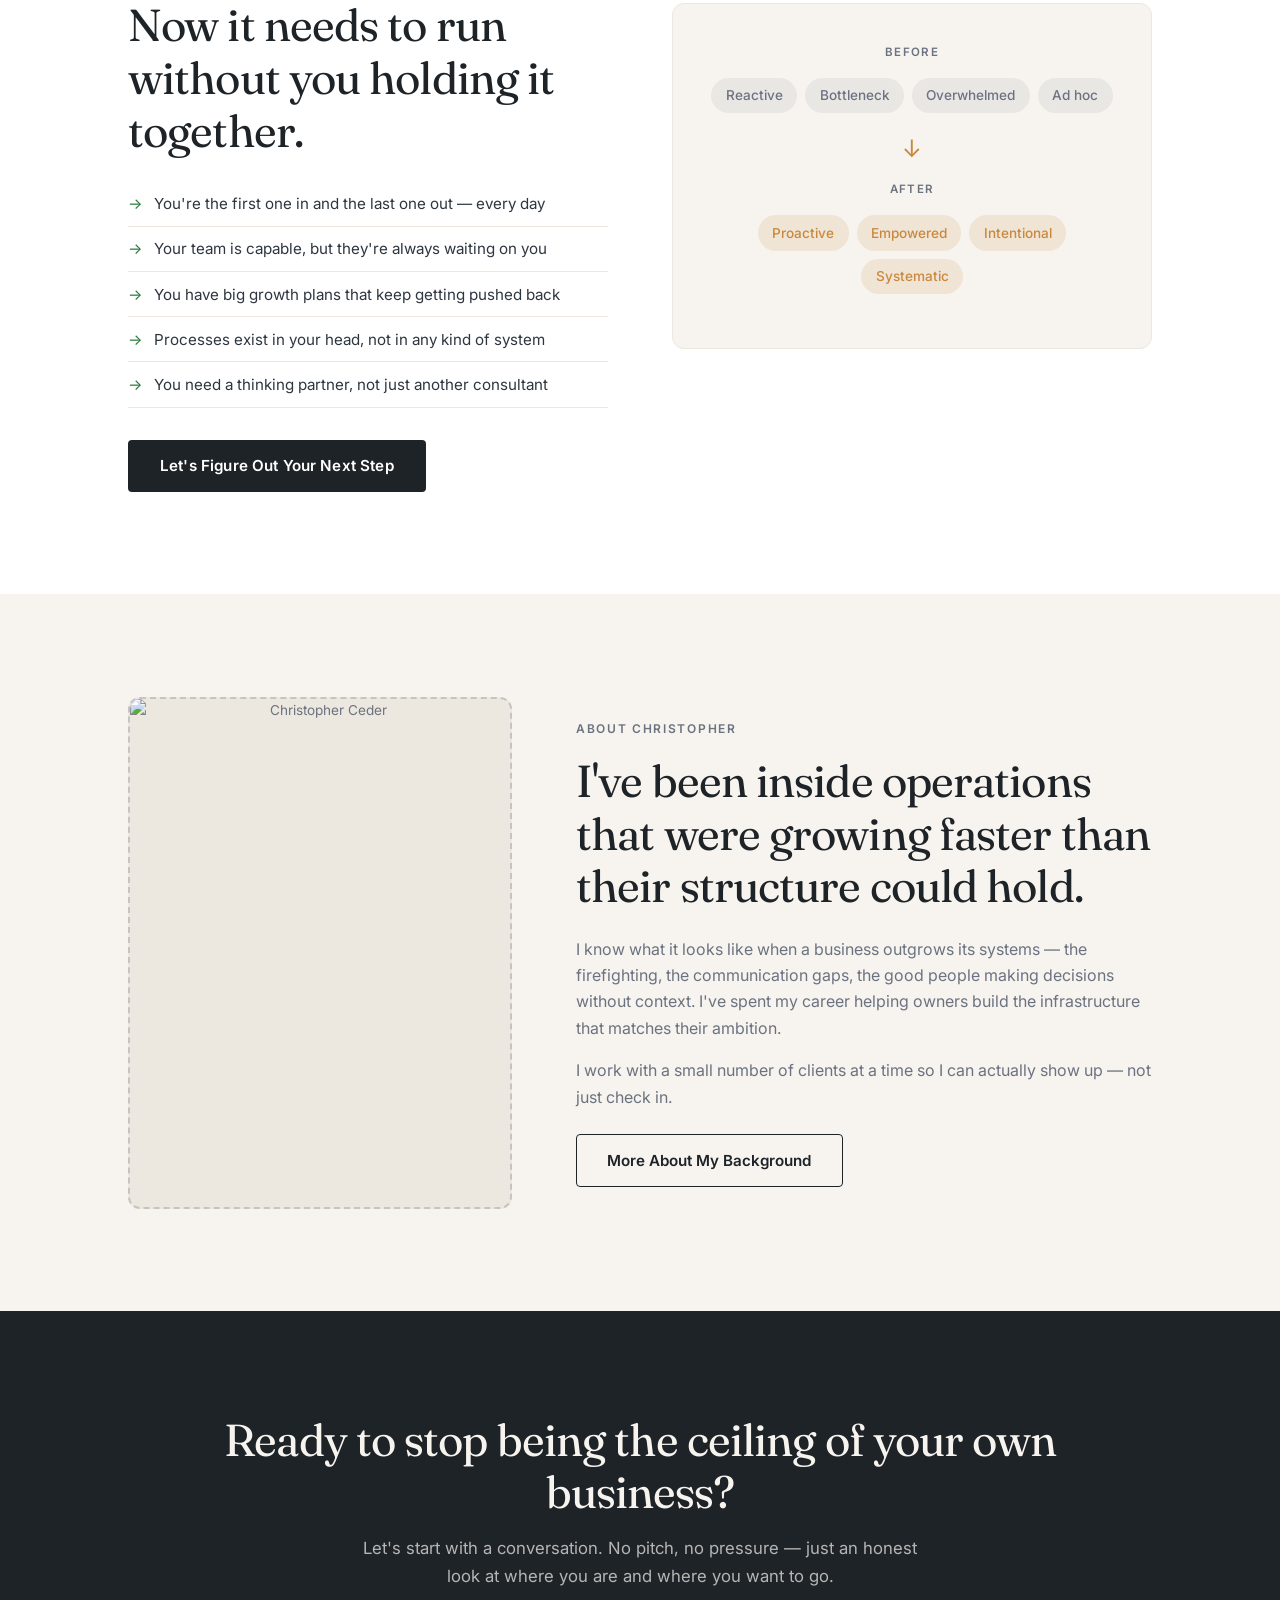
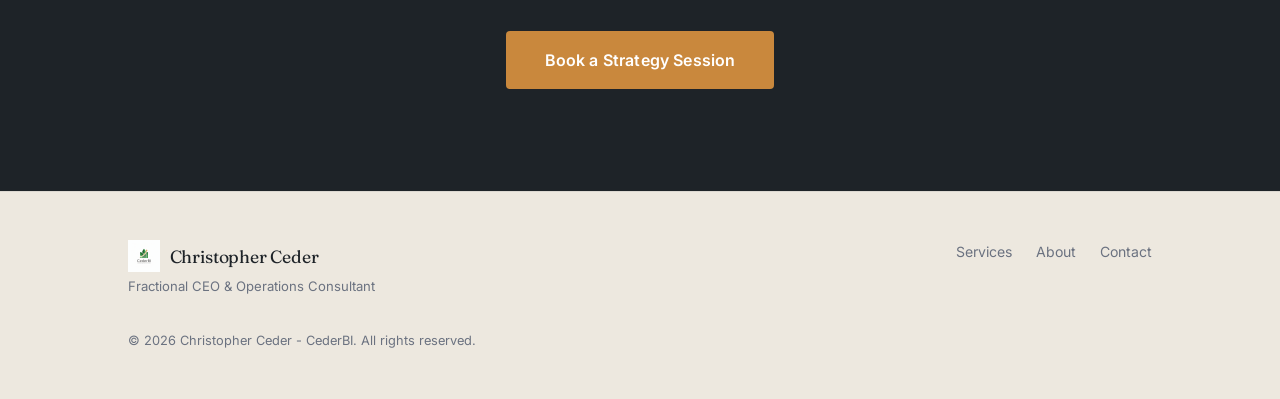
==== commit 267f57a5: "Update index.html" ====
--- a/index.html
+++ b/index.html
@@ -995,7 +995,7 @@
       <div class="container">
         <div class="about-grid">
           <div class="about-img-placeholder" aria-hidden="true">
-            <div class="img-frame"><span>Your Photo Here</span></div>
+            <img src="headshot-home.jpg" alt="Christopher Ceder" class="img-frame" />
           </div>
           <div class="about-text">
             <p class="eyebrow">About Christopher</p>
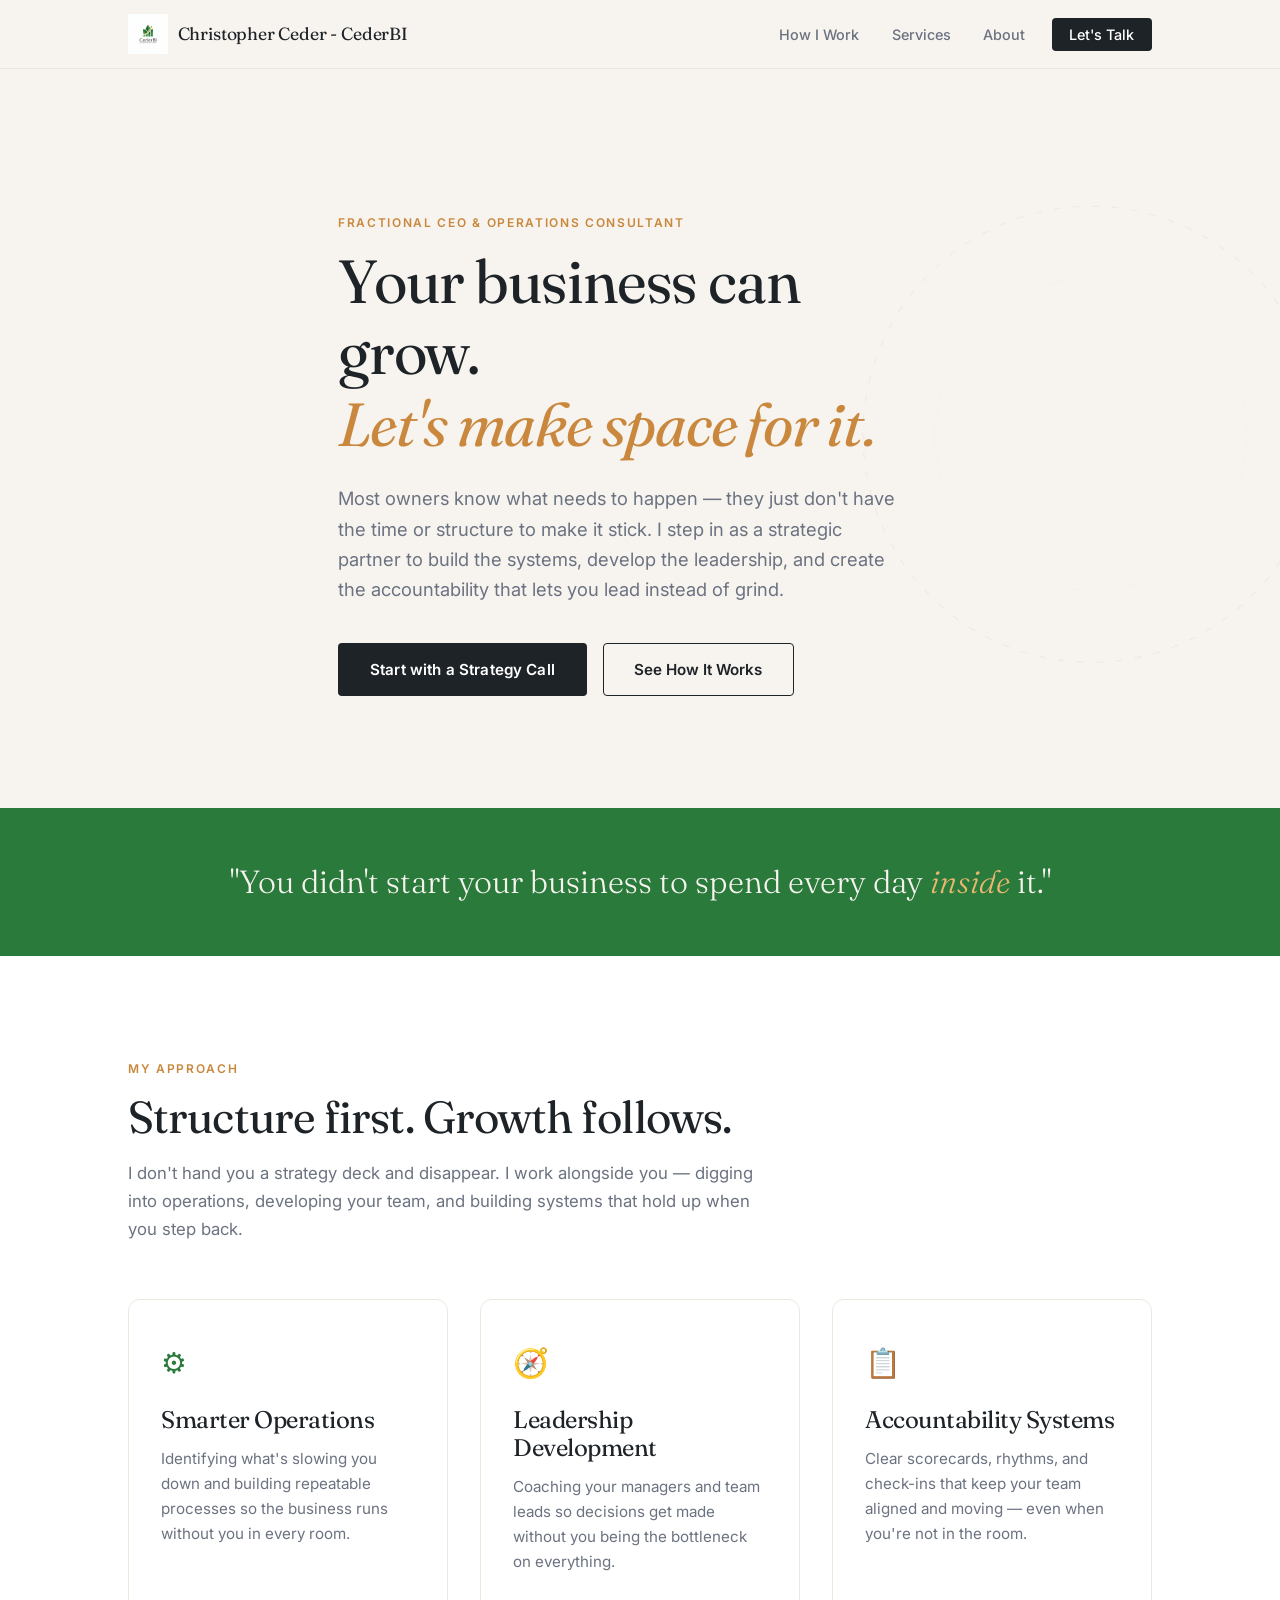
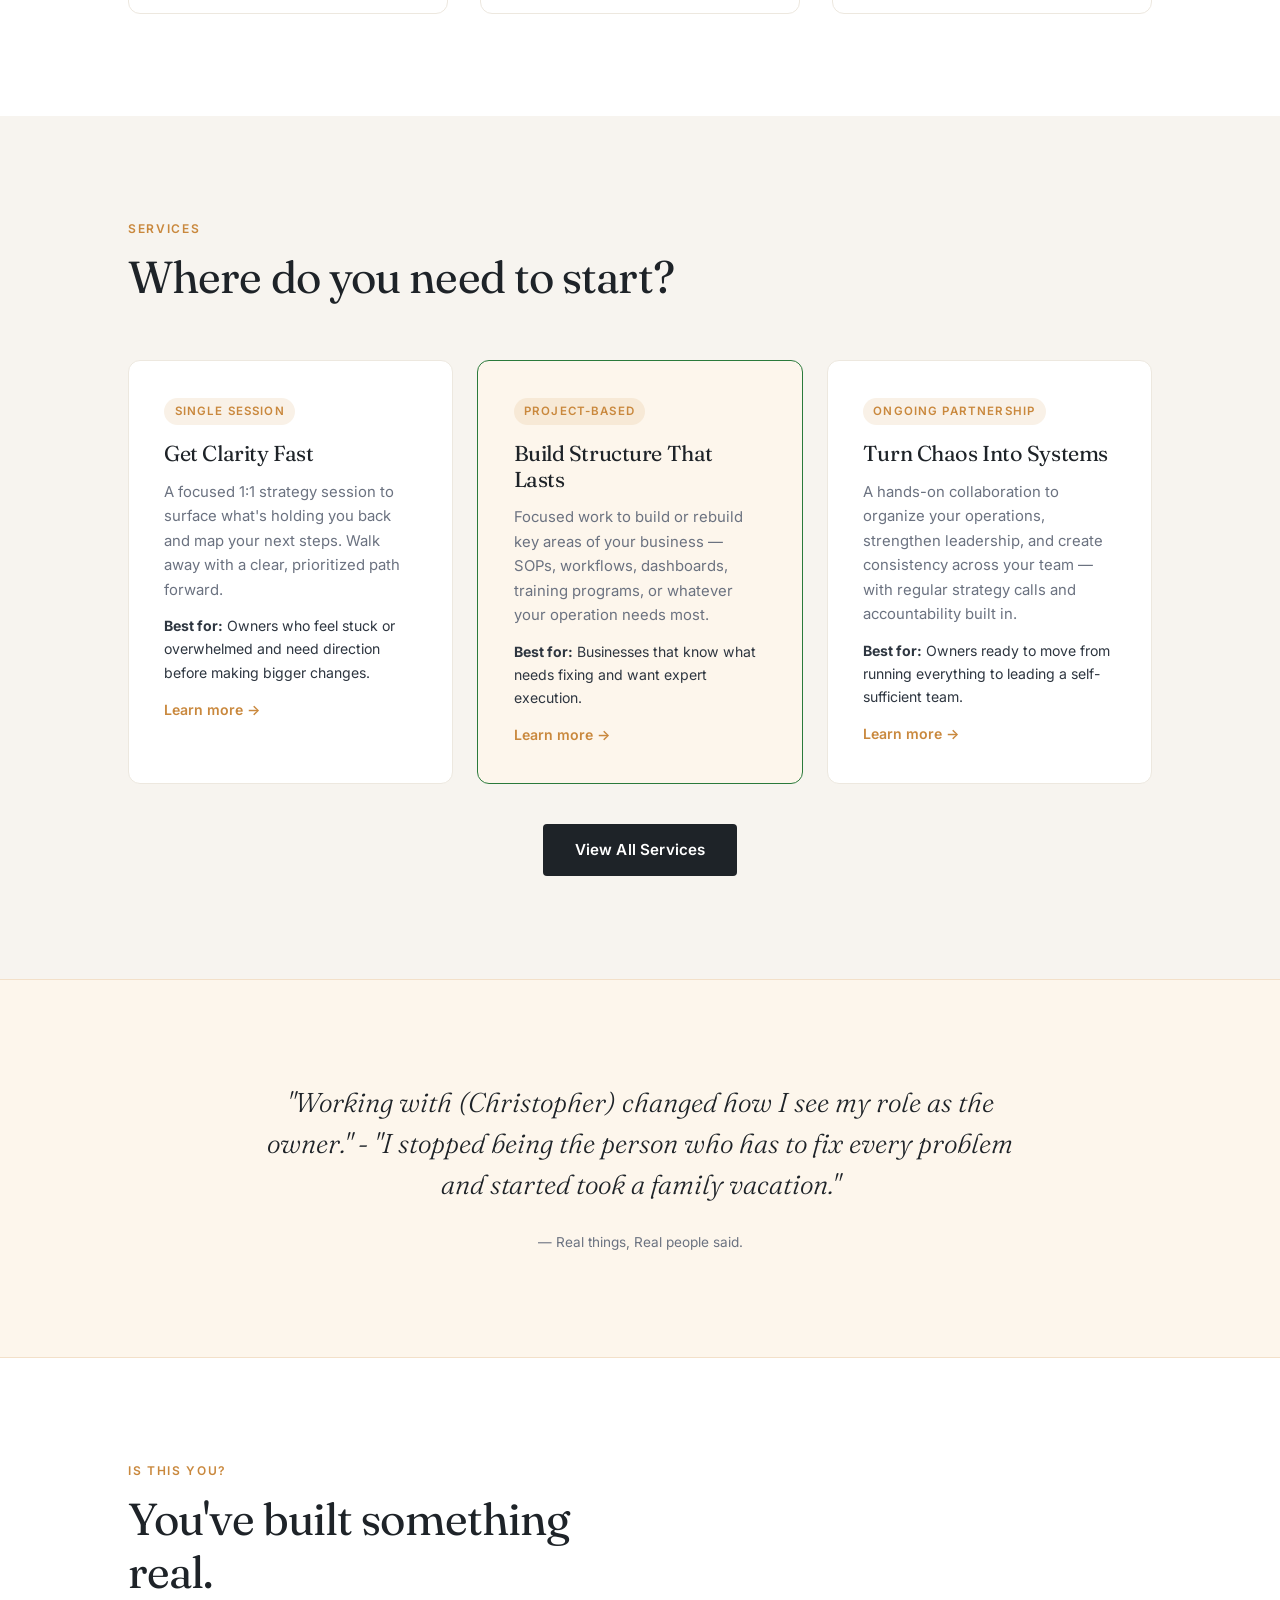
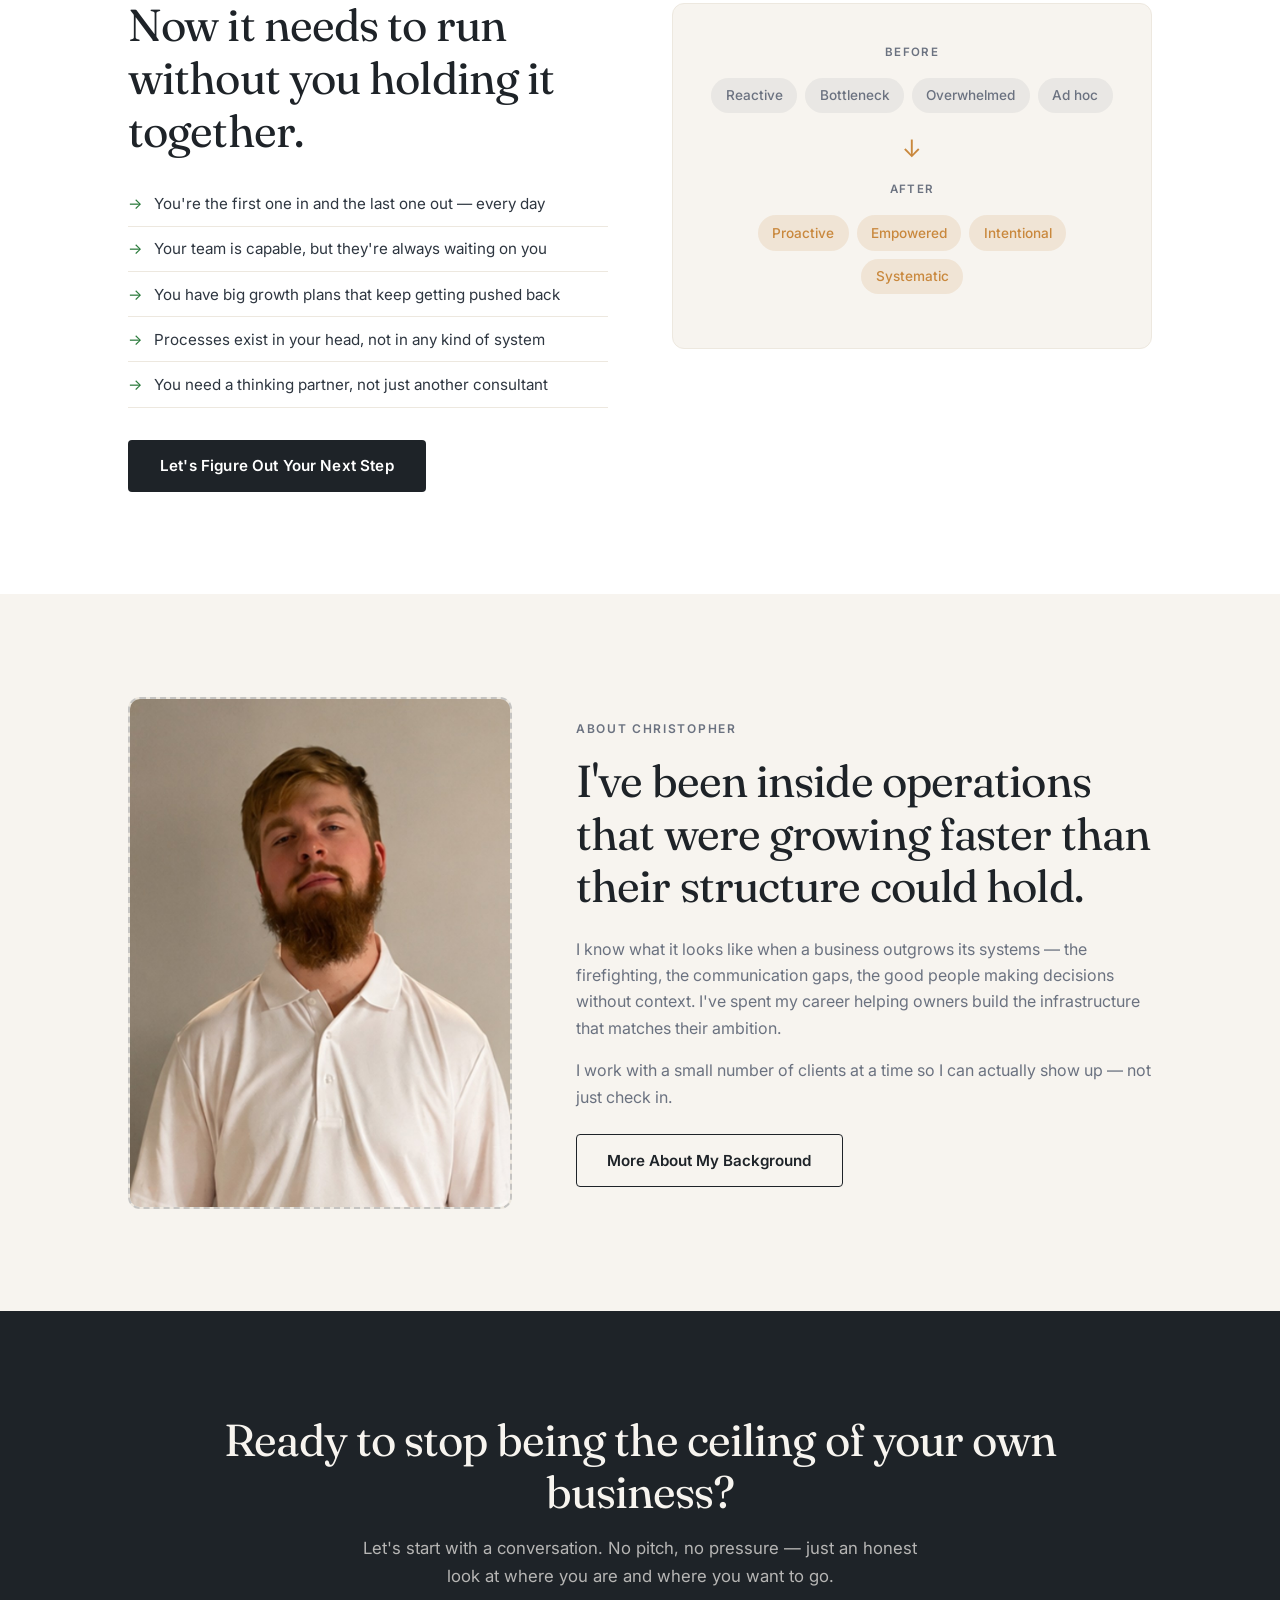
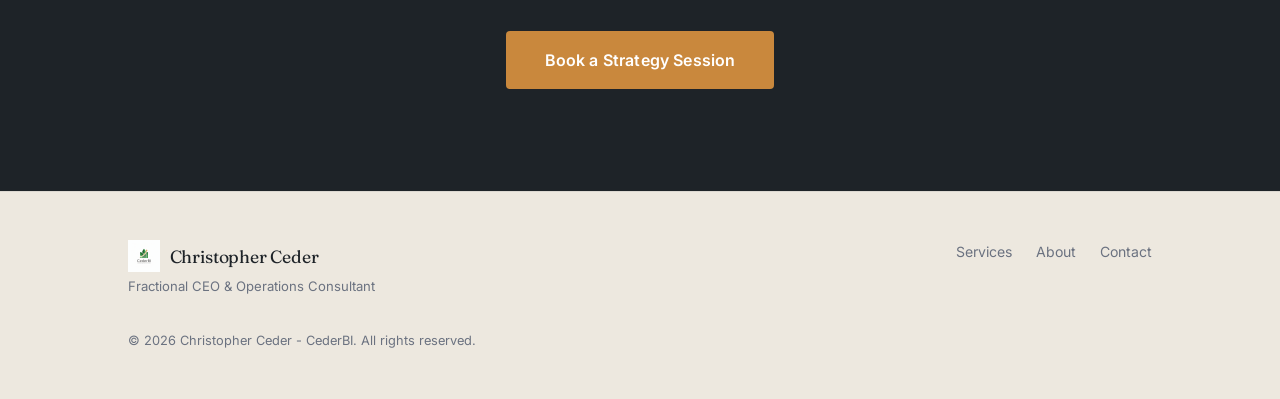
==== commit 1f7319c4: "Update index.html" ====
--- a/index.html
+++ b/index.html
@@ -952,8 +952,8 @@
       <div class="container">
         <div class="proof-inner">
           <blockquote>
-            <p>"Working with (Christopher) changed how I see my role as the owner. I stopped being the person who has to step in to fix every problem and started actually leading my business."</p>
-            <cite>— A small restraunt owner in Killeen, Tx </cite>
+            <p>"Working with (Christopher) changed how I see my role as the owner." - "I stopped being the person who has to fix every problem and started took a family vacation."</p>
+            <cite>— Real things, Real people said. </cite>
           </blockquote>
         </div>
       </div>
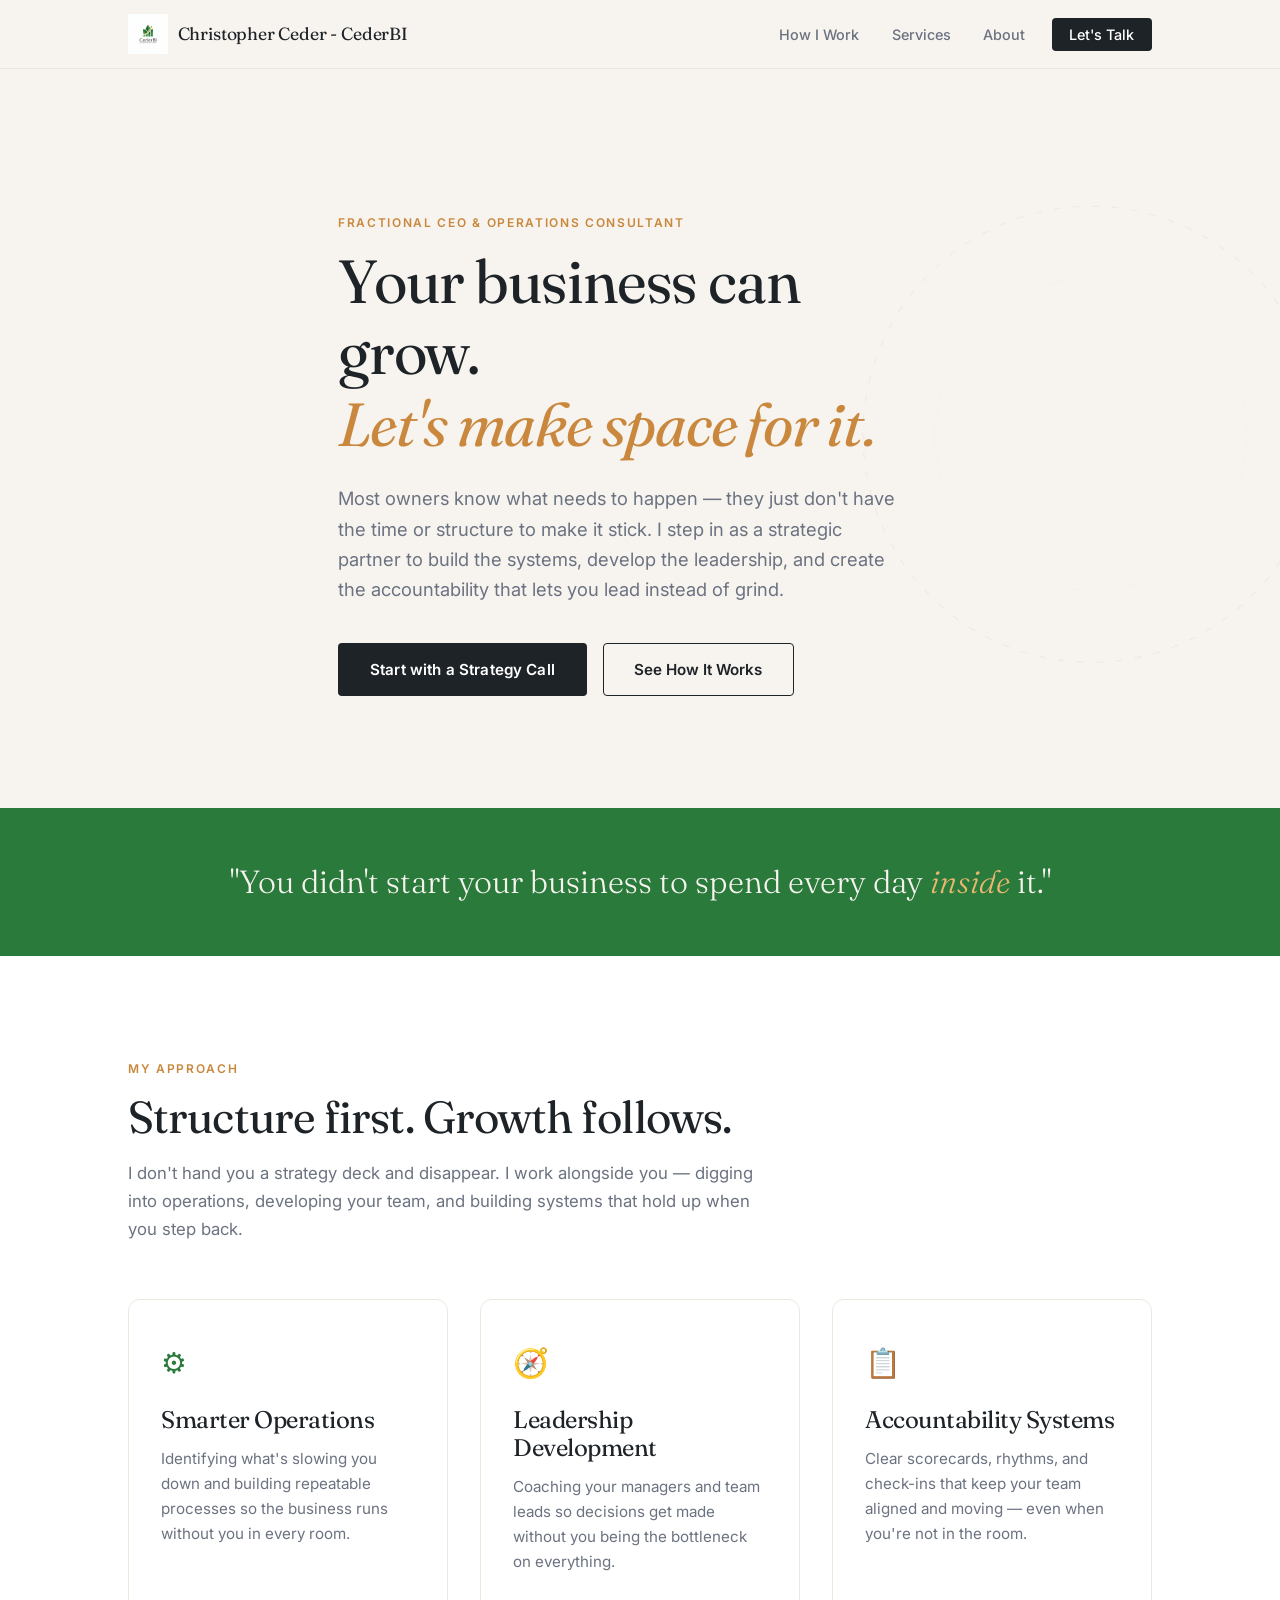
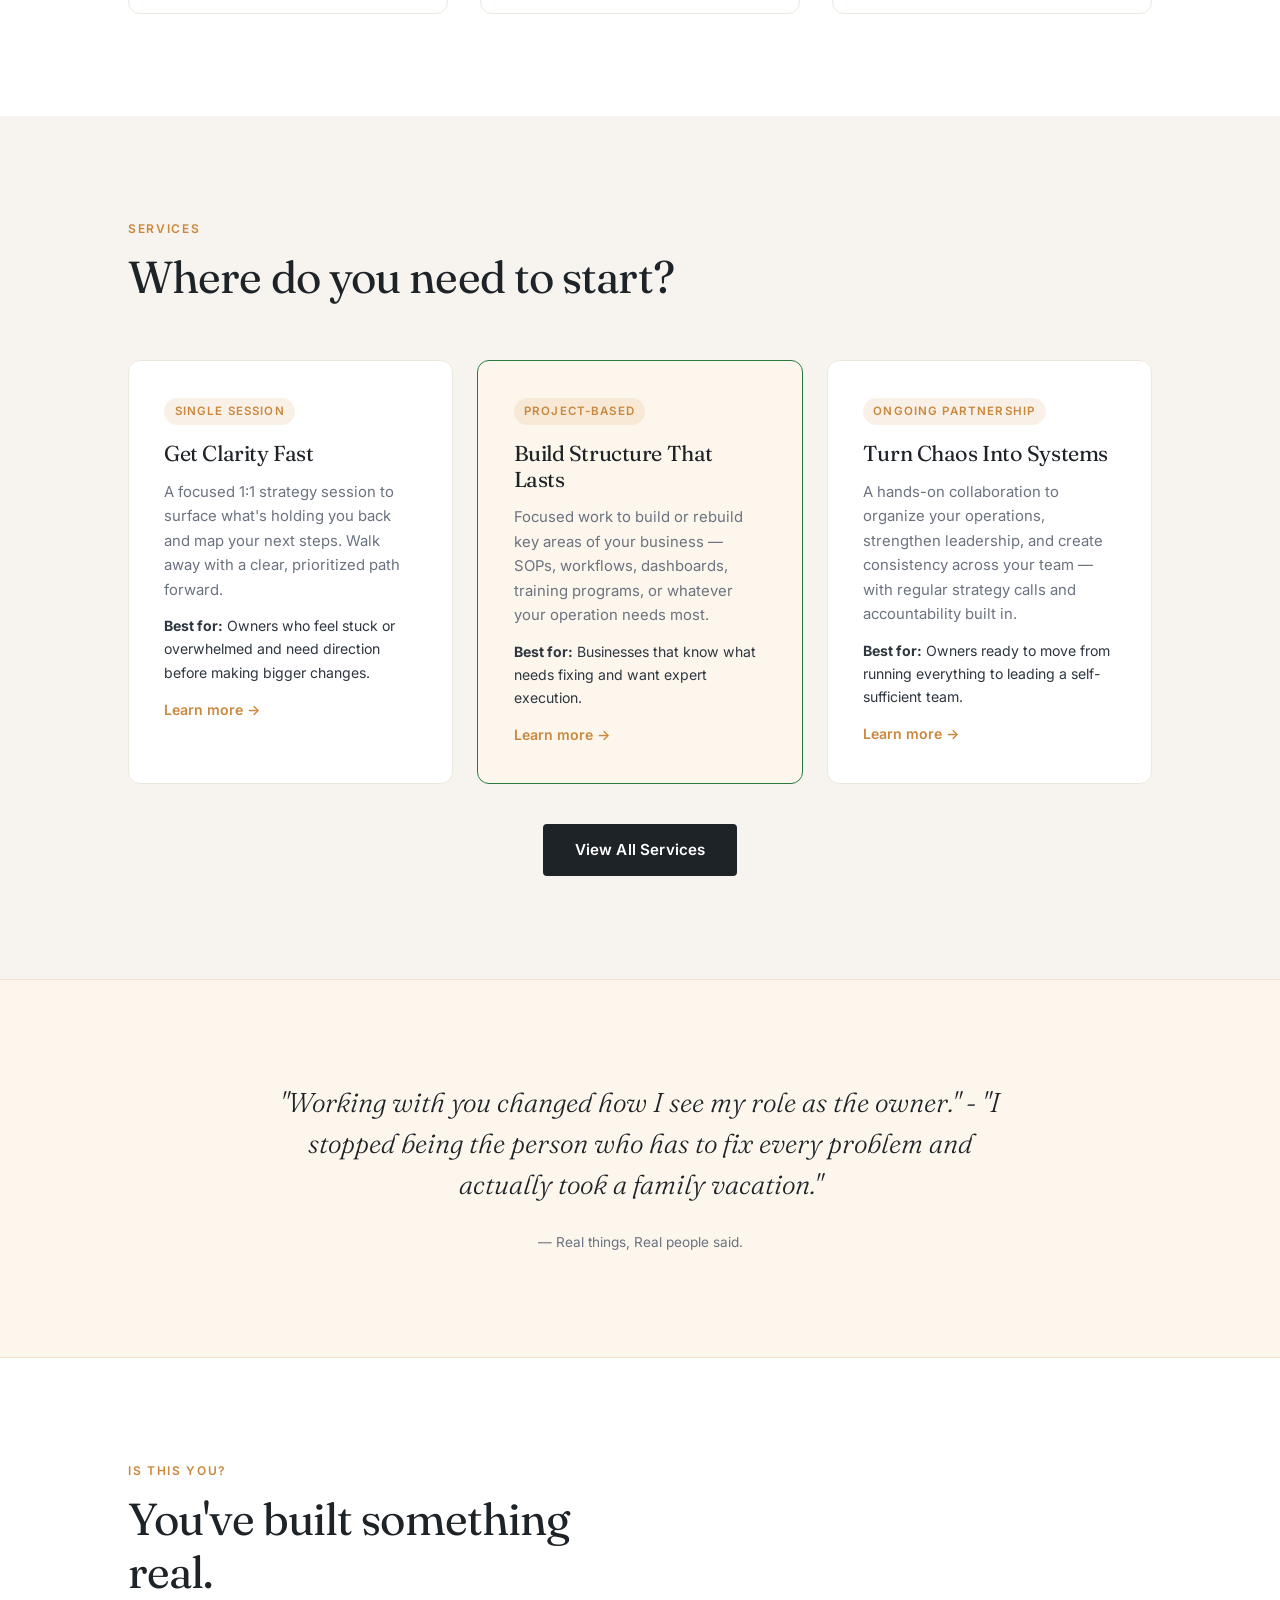
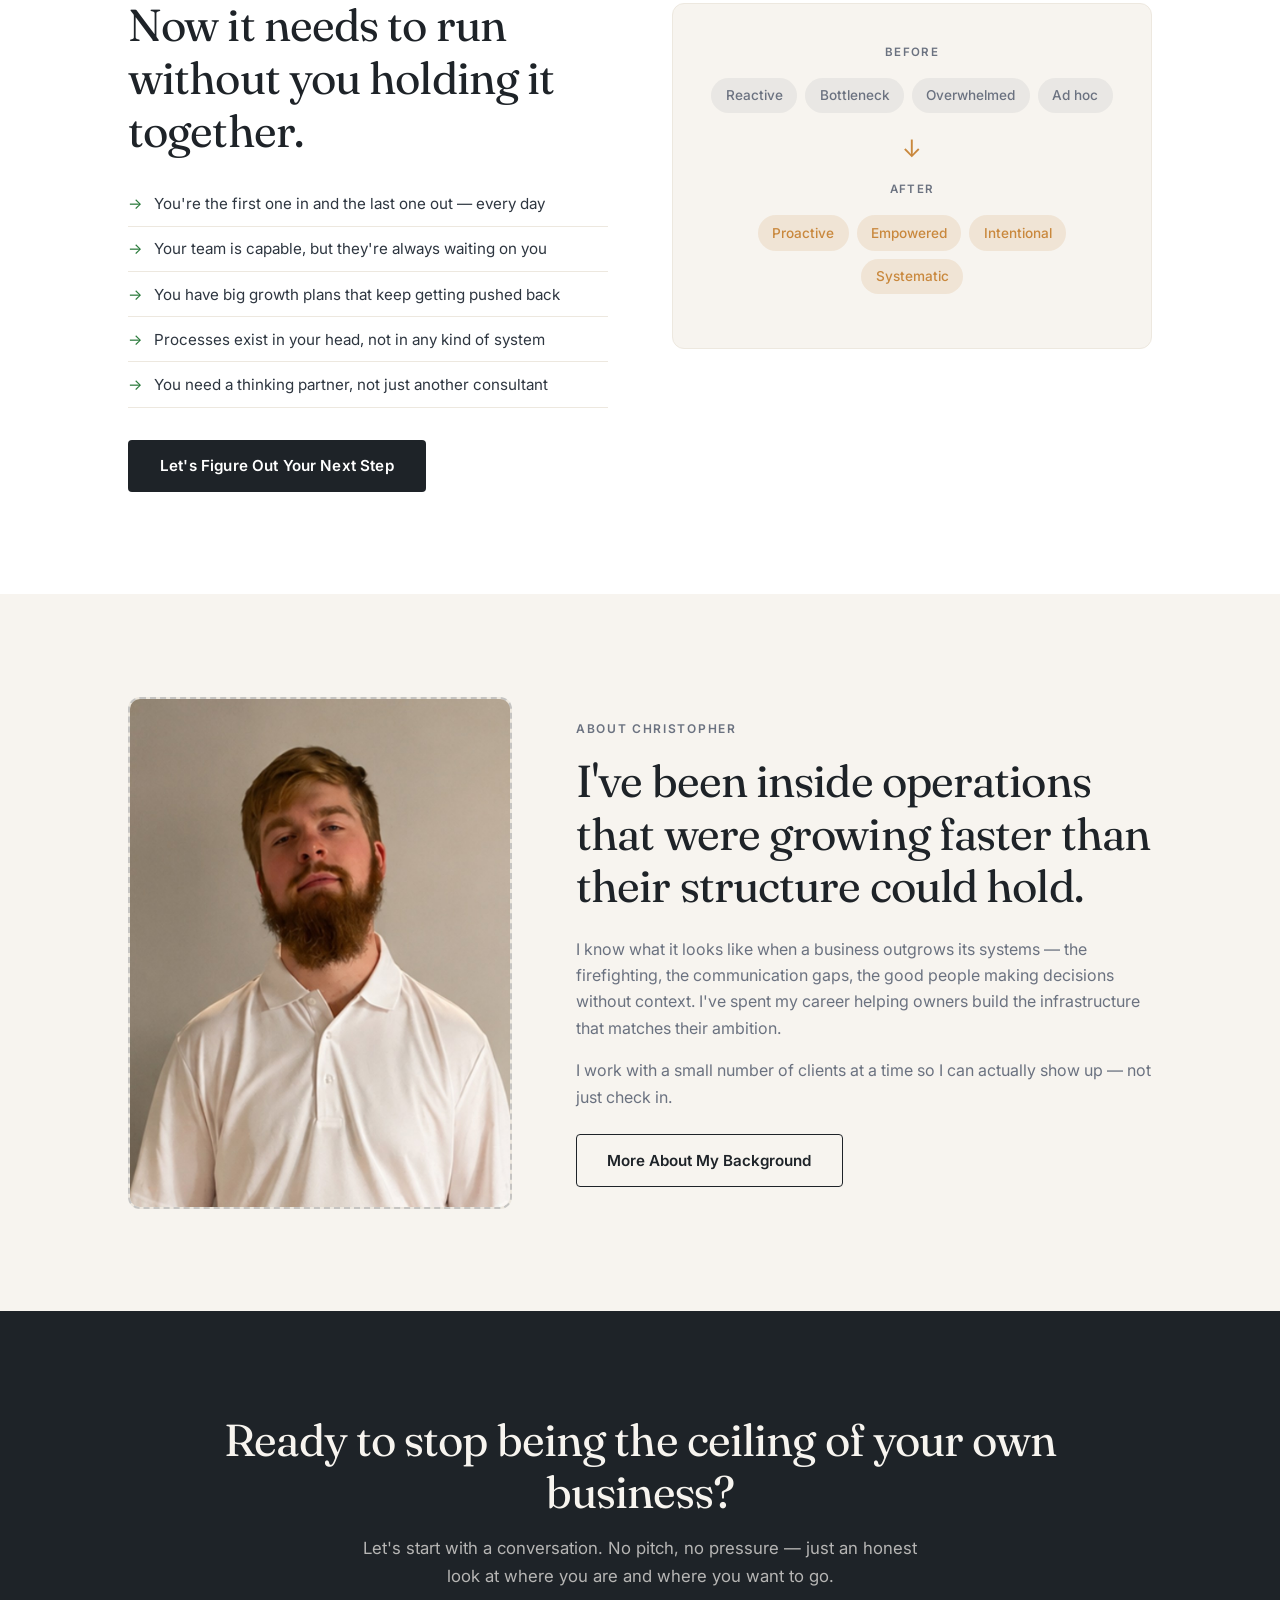
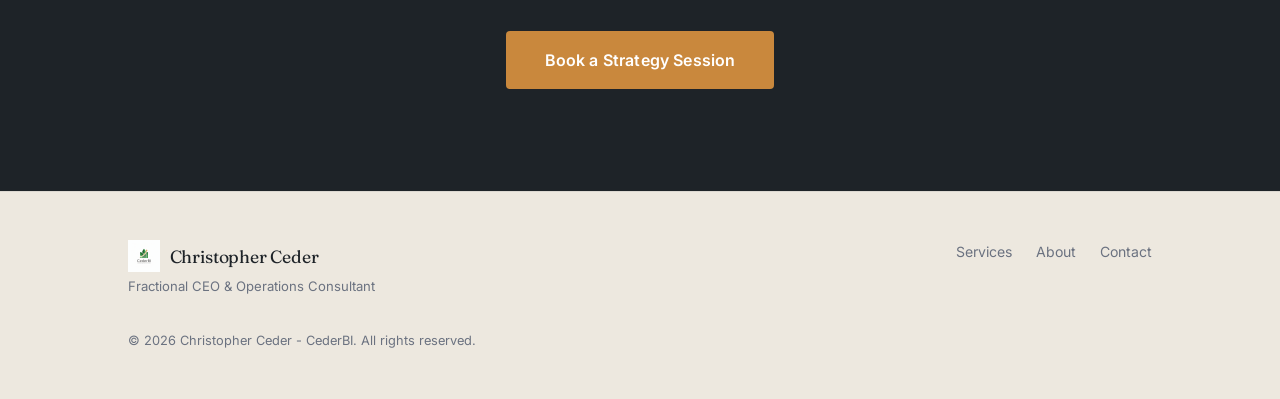
==== commit 46d0cffc: "Update index.html" ====
--- a/index.html
+++ b/index.html
@@ -952,7 +952,7 @@
       <div class="container">
         <div class="proof-inner">
           <blockquote>
-            <p>"Working with (Christopher) changed how I see my role as the owner." - "I stopped being the person who has to fix every problem and started took a family vacation."</p>
+            <p>"Working with you changed how I see my role as the owner."  -  "I stopped being the person who has to fix every problem and actually took a family vacation."</p>
             <cite>— Real things, Real people said. </cite>
           </blockquote>
         </div>
